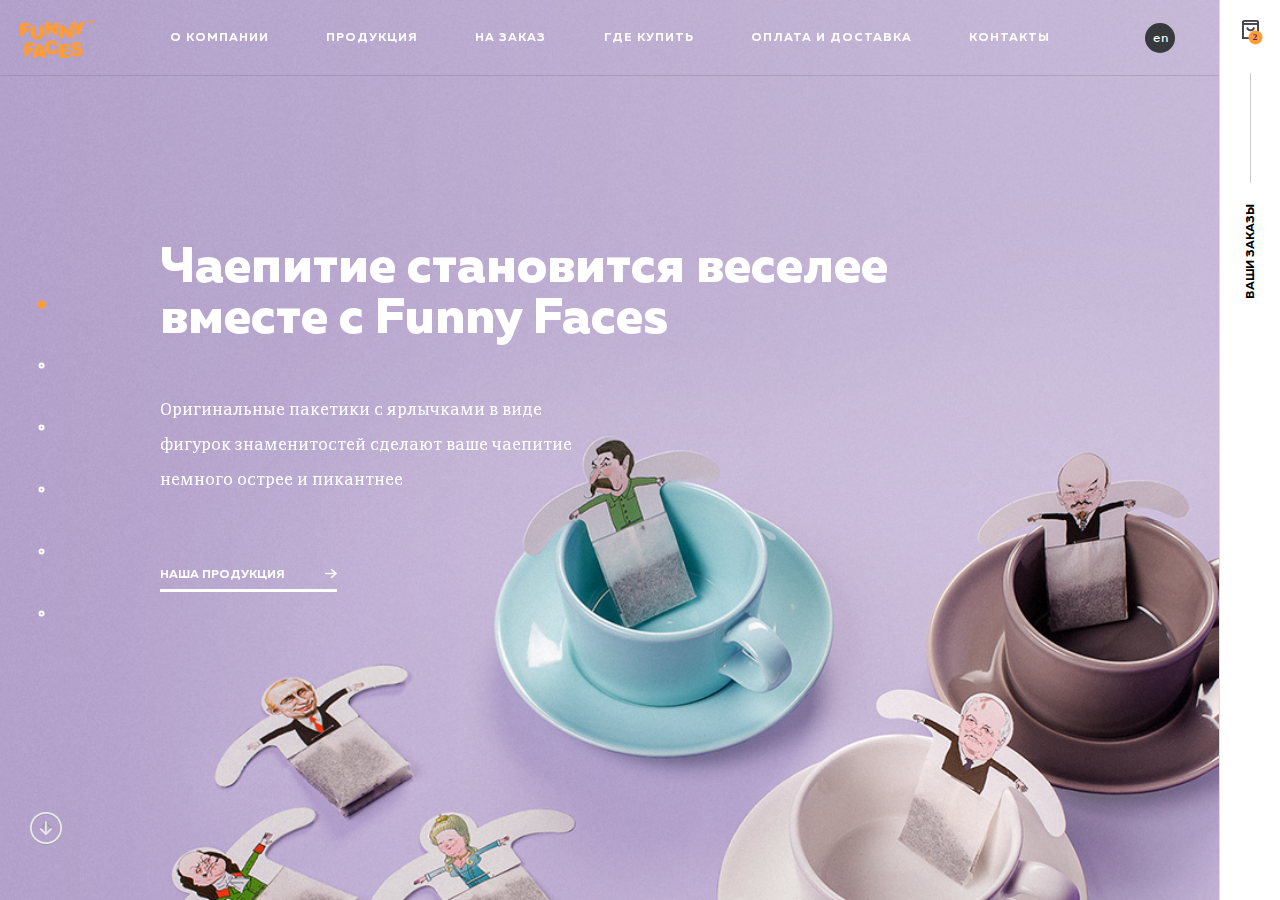
==== index.html @ 1bff38be "Dekstop верстка" ====
<!DOCTYPE html>
<html lang="ru">

<head>
    <meta charset="UTF-8">
    <meta name="viewport" content="width=device-width, initial-scale=1.0">
    <meta http-equiv="X-UA-Compatible" content="ie=edge">
    <title>FannyFaces</title>
    <link rel="stylesheet" href="slick/slick.css">
    <link rel="stylesheet" href="slick/slick-theme.css">
    <link rel="stylesheet" href="css/style.css">
</head>

<body>
    <div class="wrapper">
        <div class="header none_bg">
            <a href="index.html" class="logo"><img src="img/logo.png" alt=""></a>
            <ul class="menu">
                <li><a href="about_us.html">О компании</a></li>
                <li><a href="production.html">Продукция</a></li>
                <li><a href="make_to_order.html">На заказ</a></li>
                <li><a href="where_buy.html">Где купить</a></li>
                <li><a href="payment.html">Оплата и доставка</a></li>
                <li><a href="contacts.html">Контакты</a></li>
            </ul>
            <a href="" class="lang">en</a>
        </div>
        <div class="slider">
            <div class="item">
                <div class="section one">
                    <div class="content">
                        <h1>Чаепитие становится веселее 
                                вместе с Funny Faces</h1>
                        <p class="white">Оригинальные пакетики с ярлычками в виде<br>
                            фигурок знаменитостей сделают ваше чаепитие <br>
                            немного острее и пикантнее</p>
                        <a class=" link" href="">Наша продукция</a>
                    </div>
                </div>
            </div>   
            <div class="item">
                <div class="section two">
                    <div class="content">
                        <h2>Идеальное сочетание<br> ароматного чая <br>
                                и хорошего настроения </h2>
                        <p class="black">Оригинальные пакетики с ярлычками в виде
                            фигурок <br> политиков и знаменитостей сделают
                            Ваше чаепитие<br> немного острее и пикантнее. 
                            Теперь можно попробовать,<br> каковы же на вкус
                            те люди, которых мы видим с экрана.
                            </p>
                        <a class="orange link" href="">Больше о нас</a>
                    </div>
                </div>
            </div>   
            <div class="item">
                <div class="section three">
                    <div class="row">
                        <div class="col">
                            <img src="img/item_1.png" alt="">
                            <h2>Сувенирная <br>
                                    серия</h2>
                            <p>Оригинальные пакетики <br>
                                    с ярлычками в виде фигурок <br>
                                    политиков и знаменитостей 
                                    сделают</p>
                        </div>
                        <div class="col">
                            <img src="img/item_2.png" alt="">
                            <h2>Детская <br>
                                    образовательная <br>
                                    серия</h2>
                            <p>Оригинальные пакетики <br>
                                    с ярлычками в виде фигурок <br>
                                    политиков и знаменитостей 
                                    сделают</p>
                        </div>
                        <div class="col">
                            <img src="img/item_3.png" alt="">
                            <h2>Корпоративная<br>
                                    серия</h2>
                            <p>Оригинальные пакетики <br>
                                    с ярлычками в виде фигурок <br>
                                    политиков и знаменитостей 
                                    сделают</p>
                        </div>
                    </div>
                    <div class="content">
                        <a href="" class="orange">Вся продукция</a>
                    </div>
                </div>
            </div>   
            <div class="item">
                <div class="section four">
                    <div class="content">
                        <h2>Заказать Funny Faces <br> 
                                с вашим изображением</h2>
                        <p class="black">Мы можем поставить на открытку с чаем <br>
                                логотип вашей компании и вы презентуете<br>
                                его своим сотрудникам. Это может быть как<br>
                                шарж, так и фотография любого человека. <br>
                                Дайте волю своей фантазии.
                            </p>
                        <a class="orange link" href="">Узнать больше</a>
                        <img src="img/sec_4.png" alt=""> 
                    </div>
                </div>
            </div>   
            <div class="item">
                <div class="section five">
                    <div class="content">
                        <h2>Новости и события</h2> 
                        <div class="row">
                            <a href="" class="item show_img">
                                <img src="img/new.png" alt="">
                                <h3>Новый детский набор Funny Faces уже в продаже</h3>
                                <p>12 мая 2017</p>
                            </a>
                            <a href="" class="item">
                                <img src="" alt="">
                                <h3>Теперь нашу продукцию можно купить 
                                        в Новосибирске</h3>
                                <p>12 мая 2017</p>
                            </a>
                            <a href="" class="item">
                                <img src="" alt="">
                                <h3>Скидки до 25% на все наборы Funny Faces</h3>
                                <p>12 мая 2017</p>
                            </a>   
                        </div>
                    </div>
                </div> 
            </div>
            <div class="item">
                <div class="section footer_slide">
                    <img src="img/footer_sec.png" alt="">
                    <div class="map_" id="map_"></div>
                    <div class="content">
                        <h2>Где купить</h2>
                        <p>Чтобы узнать адрес магазина, приблизьте город<br> 
                                и наведите курсор на оранжевую метку</p>
                    </div>
                </div> 
            </div>  
        </div>
        <div class="popup_shadow hide">
            <div class="sidebar_order hide">
                <div class="row"><h2>Ваш заказ</h2><h2 class="popup_close">+</h2></div>
                <div class="row">
                    <img class="product" src="img/order.png" alt="">
                    <div class="col">
                        <p>Корпоративный набор 
                                «Матрешки»</p>
                        <div class="inline">
                            <div class="block">
                                <div class="str"><p>-</p></div>
                                <div class="value">0</div>
                                <div class="str"><p>+</p></div>
                            </div>
                            <div class="value">
                                <p>3 760 Р</p>
                                <a href="" class="delete"><img src="img/trash.png" alt=""></a>
                            </div>
                        </div>
                    </div>
                </div>
                <div class="row">
                    <img class="product" src="img/order.png" alt="">
                    <div class="col">
                        <p>Корпоративный набор 
                                «Матрешки»</p>
                        <div class="inline">
                            <div class="block">
                                <div class="str"><p>-</p></div>
                                <div class="value">0</div>
                                <div class="str"><p>+</p></div>
                            </div>
                            <div class="value">
                                <p>3 760 Р</p>
                                <a href="" class="delete"><img src="img/trash.png" alt=""></a>
                            </div>
                        </div>
                    </div>
                </div>
                <div class="block_gray">
                    <div class="col">
                        <p class="small">3 товара на сумму</p>
                        <p>5 600 <span>Р</span></p>
                    </div>
                    <div class="col">
                        <a href="">
                            Заказать
                        </a>
                        <a href="" class="dell">Очистить корзину<img src="img/trash.png" alt=""></a>
                    </div>
                </div>
            </div>
        </div>
    </div>
    <div class="sidebar">
        <a class="bag popup_open" href="">
            <div class="id_hide">.sidebar_order</div>
            <img src="img/bag.png" alt="">
            <span>2</span>
        </a>               
        <div class="line"></div>
        <p >Ваши заказы</p>
    </div>
</body>
<script src="js/jquery-3.3.1.js"></script>
<script src="slick/slick.min.js"></script>
<script src="https://api-maps.yandex.ru/2.1/?lang=ru_RU&amp;apikey=a04eb654-97d8-49f5-bc36-c82b60a4d4e7" type="text/javascript"></script>
<script src="js/script.js"></script>
<script src="js/map.js"></script>

</html>
---- css/style.css ----
@font-face {
  font-family: 'Muller';
  src: url('../fonts/MullerBold.eot');
  src: url('../fonts/MullerBold.eot?#iefix') format('embedded-opentype'), url('../fonts/MullerBold.woff2') format('woff2'), url('../fonts/MullerBold.woff') format('woff'), url('../fonts/MullerBold.ttf') format('truetype');
  font-weight: bold;
  font-style: normal;
}
@font-face {
  font-family: 'Avenir Next Cyr';
  src: url('../fonts/AvenirNextCyr-Medium.eot');
  src: url('../fonts/AvenirNextCyr-Medium.eot?#iefix') format('embedded-opentype'), url('../fonts/AvenirNextCyr-Medium.woff2') format('woff2'), url('../fonts/AvenirNextCyr-Medium.woff') format('woff'), url('../fonts/AvenirNextCyr-Medium.ttf') format('truetype');
  font-weight: 500;
  font-style: normal;
}
@font-face {
  font-family: 'Muller';
  src: url('../fonts/MullerRegular.eot');
  src: url('../fonts/MullerRegular.eot?#iefix') format('embedded-opentype'), url('../fonts/MullerRegular.woff2') format('woff2'), url('../fonts/MullerRegular.woff') format('woff'), url('../fonts/MullerRegular.ttf') format('truetype');
  font-weight: normal;
  font-style: normal;
}
@font-face {
  font-family: 'Muller';
  src: url('../fonts/MullerMedium.eot');
  src: url('../fonts/MullerMedium.eot?#iefix') format('embedded-opentype'), url('../fonts/MullerMedium.woff2') format('woff2'), url('../fonts/MullerMedium.woff') format('woff'), url('../fonts/MullerMedium.ttf') format('truetype');
  font-weight: 500;
  font-style: normal;
}
@font-face {
  font-family: 'Muller';
  src: url('../fonts/MullerExtraBold.eot');
  src: url('../fonts/MullerExtraBold.eot?#iefix') format('embedded-opentype'), url('../fonts/MullerExtraBold.woff2') format('woff2'), url('../fonts/MullerExtraBold.woff') format('woff'), url('../fonts/MullerExtraBold.ttf') format('truetype');
  font-weight: 800;
  font-style: normal;
}
@font-face {
  font-family: 'PF Adamant Pro';
  src: url('../fonts/PFAdamantPro-Regular.eot');
  src: url('../fonts/PFAdamantPro-Regular.eot?#iefix') format('embedded-opentype'), url('../fonts/PFAdamantPro-Regular.woff2') format('woff2'), url('../fonts/PFAdamantPro-Regular.woff') format('woff'), url('../fonts/PFAdamantPro-Regular.ttf') format('truetype');
  font-weight: normal;
  font-style: normal;
}
body {
  margin: 0;
  padding: 0;
}
.wrapper {
  /* Firefox 19+ */
  /* Firefox 18- */
  overflow: hidden;
  width: calc(100% - 60px);
  margin-right: auto;
}
.wrapper ::-webkit-input-placeholder {
  font: 16px 'Muller';
  color: #94969b;
}
.wrapper ::-moz-placeholder {
  font: 16px 'Muller';
  color: #94969b;
}
.wrapper :-moz-placeholder {
  font: 16px 'Muller';
  color: #94969b;
}
.wrapper :-ms-input-placeholder {
  font: 16px 'Muller';
  color: #94969b;
}
.wrapper a {
  text-decoration: none;
}
.wrapper .header {
  width: calc(100% - 60px);
  height: 75px;
  position: fixed;
  z-index: 10;
  top: 0;
  left: 0;
  background-color: #fff;
  display: flex;
  justify-content: flex-end;
  align-items: center;
  border-bottom: 1px solid #65676f42;
}
.wrapper .header .logo {
  position: absolute;
  left: 0;
  top: 0;
  margin: 20px;
  flex-basis: 100px;
}
.wrapper .header ul.menu {
  padding: 0;
  max-width: 900px;
  width: 900px;
  height: 100%;
  margin: 0;
  position: absolute;
  left: 50%;
  top: 0;
  transform: translate(-50%, 0%);
  display: flex;
  justify-content: space-between;
  list-style: none;
}
.wrapper .header ul.menu li {
  display: flex;
  height: 100%;
  margin: 0 10px;
}
.wrapper .header ul.menu li a {
  display: flex;
  align-items: center;
  position: relative;
  text-transform: uppercase;
  letter-spacing: 1px;
  font: bold 12px/12px 'Muller';
  color: white;
  transition: all 1s;
}
.wrapper .header ul.menu li a:after {
  content: '';
  display: block;
  position: absolute;
  transition: all 1s;
  top: 100%;
  width: 100%;
  height: 3px;
  margin-top: -3px;
  background-color: white;
  opacity: 0;
}
.wrapper .header ul.menu li a:hover::after {
  opacity: 1;
  top: 65%;
}
.wrapper .header a.lang {
  display: flex;
  font: 500 13px/13px 'Avenir Next Cyr';
  color: white;
  justify-content: center;
  align-items: center;
  height: 30px;
  width: 30px;
  border-radius: 50%;
  background-color: #38393c;
  margin-right: 45px;
}
.wrapper .header .cart {
  border-left: 1px solid #dddddd;
  width: 60px;
  height: 100%;
  display: flex;
  justify-content: center;
  align-items: center;
}
.wrapper .header .cart a.bag {
  margin-top: 20px;
  display: block;
  position: relative;
}
.wrapper .header .cart a.bag span {
  position: absolute;
  bottom: 0;
  height: 14px;
  width: 14px;
  border-radius: 50%;
  transform: translate(25%, 10%);
  right: 0;
  display: flex;
  justify-content: center;
  align-items: center;
  background-color: #ff9c36;
  font: bold 9px/9px "Open Sans";
}
.wrapper .header.green {
  background-image: url(../img/about_us_bg.png);
  background-repeat: no-repeat;
  background-size: cover;
  background-position: 0 -232px;
}
.wrapper .header.none_bg {
  background-color: transparent;
}
.wrapper .header.black .menu li a {
  color: #38393c;
}
.wrapper .header.black .menu li a:after {
  content: '';
  background-color: #38393c;
}
.wrapper .content {
  width: 900px;
  margin: auto;
}
.wrapper .slider {
  height: 100%;
}
.wrapper .slider .item {
  border: 0;
}
.wrapper .slider .item .section {
  width: 100%;
  display: flex;
  flex-direction: column;
  align-items: flex-start;
  justify-content: center;
  background-size: cover;
  background-position: right bottom;
}
.wrapper .slider .item .section .content {
  max-width: 900px;
  width: 900px;
  margin: auto;
}
.wrapper .slider .item .section .content h1 {
  font: 800 51px/51px 'Muller';
  color: white;
  margin-bottom: 50px;
}
.wrapper .slider .item .section .content h2 {
  font: 800 31px/40px 'Muller';
  color: #38393c;
  margin-bottom: 50px;
}
.wrapper .slider .item .section .content p {
  font: 16px/35px 'PF Adamant Pro';
}
.wrapper .slider .item .section .content p.white {
  color: white;
}
.wrapper .slider .item .section .content p.black {
  color: #42444a;
}
.wrapper .slider .item .section .content a.link {
  margin-top: 70px;
  display: flex;
  width: fit-content;
  align-items: center;
  font: bold 12px/12px 'Muller';
  text-transform: uppercase;
  color: white;
  padding-bottom: 8px;
  border-bottom: 3px solid white;
  margin-bottom: 100px;
  transition: all 1s;
}
.wrapper .slider .item .section .content a.link:after {
  margin-left: 40px;
  transition: all 1s;
  content: url(../img/ar_right.png);
}
.wrapper .slider .item .section .content a.link.orange {
  color: #ff9c36;
  border-color: #ff9c36;
}
.wrapper .slider .item .section .content a.link.orange:after {
  margin-left: 40px;
  content: url(../img/ar_right_orange.png);
}
.wrapper .slider .item .section .content a.link:hover::after {
  margin-left: 50px;
}
.wrapper .slider .item .section.one {
  background-image: url(../img/main_sec_1.png);
}
.wrapper .slider .item .section.two {
  background-image: url(../img/main_sec_2.png);
  background-position: top;
}
.wrapper .slider .item .section.three {
  background-color: #38393c;
}
.wrapper .slider .item .section.three .row {
  display: flex;
  width: 100%;
  justify-content: center;
  height: inherit;
}
.wrapper .slider .item .section.three .row .col {
  flex-grow: 1;
  display: flex;
  flex-direction: column;
  align-items: center;
  justify-content: center;
  background-color: #81d2d5;
  padding: 100px;
  text-align: center;
}
.wrapper .slider .item .section.three .row .col img {
  margin-top: 50px;
  margin-right: 30px;
  transition: all 1s;
}
.wrapper .slider .item .section.three .row .col h2 {
  font: 800 25px/33px 'Muller';
  color: white;
}
.wrapper .slider .item .section.three .row .col p {
  font: 14px/22px 'PF Adamant Pro';
  color: #1d1e21;
}
.wrapper .slider .item .section.three .row .col:first-child {
  background-color: #dcdae2;
}
.wrapper .slider .item .section.three .row .col:last-child {
  background-color: #b69c8a;
}
.wrapper .slider .item .section.three .content {
  height: 100px;
  margin: auto;
  display: flex;
  justify-content: center;
  align-items: center;
}
.wrapper .slider .item .section.three .content a {
  margin: 0;
}
.wrapper .slider .item .section.four {
  background-color: #dacdc3;
}
.wrapper .slider .item .section.four .content {
  position: relative;
}
.wrapper .slider .item .section.four .content img {
  position: absolute;
  right: 0;
  top: 50%;
  transform: translate(0, -50%);
}
.wrapper .slider .item .section.five {
  background: white;
}
.wrapper .slider .item .section.five .row {
  display: flex;
  width: 100%;
  justify-content: space-between;
}
.wrapper .slider .item .section.five .row a.item {
  display: block;
  flex-basis: 33%;
  position: relative;
  border: 1px solid #ddd;
  margin: 0 14px;
  height: 280px;
  padding: 30px;
}
.wrapper .slider .item .section.five .row a.item.show_img {
  padding: 0px;
  border: 0;
  height: 320px;
}
.wrapper .slider .item .section.five .row a.item.show_img p {
  bottom: 0;
  left: 0;
}
.wrapper .slider .item .section.five .row a.item.show_img h3 {
  margin-top: 30px;
}
.wrapper .slider .item .section.five .row a.item:first-child {
  margin-left: 0;
}
.wrapper .slider .item .section.five .row a.item:last-child {
  margin-right: 0;
}
.wrapper .slider .item .section.five .row a.item img {
  max-width: 100%;
}
.wrapper .slider .item .section.five .row a.item h3 {
  font: bold 17px 'Muller';
  color: #3d3b3b;
  margin: 0;
}
.wrapper .slider .item .section.five .row a.item p {
  margin: 0;
  position: absolute;
  bottom: 30px;
  left: 30px;
  font: 11px 'Muller';
  color: #969696;
}
.wrapper .slider .item .section.footer_slide {
  background: none;
  position: relative;
  overflow: hidden;
}
.wrapper .slider .item .section.footer_slide #map {
  height: 100%;
  width: 100%;
  position: absolute;
}
.wrapper .slider .item .section.footer_slide img {
  position: absolute;
  top: 0;
  left: 0;
  min-width: 100%;
  min-height: 100%;
  z-index: -1;
}
.wrapper .slider .item .section.footer_slide .content {
  position: absolute;
  display: flex;
  left: 50%;
  transform: translate(-50%, 0);
  top: 11%;
  align-items: center;
}
.wrapper .slider .item .section.footer_slide .content h2 {
  font: 800 30px 'Muller';
  color: white;
  margin-right: 100px;
}
.wrapper .slider .item .section.footer_slide .content p {
  display: flex;
  align-items: center;
  font: 16px/30px 'PF Adamant Pro';
  color: white;
}
.wrapper .slider .slick-next,
.wrapper .slider .slick-prev {
  left: 30px;
  right: auto;
  bottom: 40px;
  height: 32px;
  width: 32px;
  top: auto;
  z-index: 10;
}
.wrapper .slider .slick-next:before,
.wrapper .slider .slick-prev:before {
  display: block;
  height: 32px;
  width: 32px;
  content: url(../img/main_ar_white.png);
}
.wrapper .slider .slick-next.gray:before,
.wrapper .slider .slick-prev.gray:before {
  content: url(../img/main_ar.png);
}
.wrapper .slider .slick-next.hide,
.wrapper .slider .slick-prev.hide {
  display: none;
}
.wrapper .slider .slick-prev {
  bottom: 55px;
  transform: rotate(180deg);
}
.wrapper .slider .slick-prev:before {
  content: url(../img/main_ar.png);
}
.wrapper .slick-dots {
  width: 372px;
  height: 31px;
  transform: rotate(90deg);
  top: 50%;
  margin-left: -186px;
  left: 40px;
}
.wrapper .slick-dots li {
  margin: 0 21px;
}
.wrapper .slick-dots li button {
  border: 2px solid white;
  border-radius: 50%;
  background-color: transparent;
  height: 6px;
  width: 6px;
  padding: 0;
}
.wrapper .slick-dots li button::before {
  display: none;
}
.wrapper .slick-dots li button.gray {
  border-color: #a6a6a6;
}
.wrapper .slick-dots .slick-active button {
  border: 0;
  height: 8px;
  width: 8px;
  background-color: #ff9c36;
}
.wrapper .breadcrumbs {
  list-style: none;
  display: flex;
  padding: 0;
  padding-top: 120px;
  width: 900px;
  margin: 0 auto;
}
.wrapper .breadcrumbs li a {
  font: 13px 'Muller';
  color: white;
  text-decoration: none;
}
.wrapper .breadcrumbs li:after {
  content: ">";
  color: white;
  margin: 0 15px;
}
.wrapper .breadcrumbs li:last-child:after {
  content: '';
}
.wrapper .breadcrumbs.gray li a {
  color: #8b8d94;
}
.wrapper .breadcrumbs.gray li:after {
  color: #8b8d94;
}
.wrapper .about {
  width: 100%;
  position: relative;
  z-index: 1;
}
.wrapper .about img.bg {
  position: absolute;
  z-index: -1;
  min-width: 100%;
  min-height: 100%;
  bottom: 0;
  right: 0;
}
.wrapper .about .content {
  width: 900px;
  margin: auto;
}
.wrapper .about .content h1 {
  font: 800 52px 'Muller';
  color: white;
  margin: 0;
  margin-top: 80px;
}
.wrapper .about .content h3 {
  margin-top: 80px;
  font: 800 28px 'Muller';
  color: white;
}
.wrapper .about .content p {
  width: 440px;
  font: 16px/30px 'PF Adamant Pro';
  color: white;
}
.wrapper .prizes_tea {
  background-color: white;
  padding-top: 80px;
}
.wrapper .prizes_tea .content {
  width: 900px;
  margin: auto;
}
.wrapper .prizes_tea .content h3 {
  font: 800 30px 'Muller';
}
.wrapper .prizes_tea .content .items {
  display: flex;
  flex-wrap: wrap;
  justify-content: space-between;
}
.wrapper .prizes_tea .content .items .item {
  flex-basis: 28%;
  margin: 0 20px;
  margin-top: 50px;
  max-width: 280px;
  display: flex;
  flex-direction: column;
  align-items: flex-start;
}
.wrapper .prizes_tea .content .items .item img {
  margin-bottom: 30px;
  height: 80px;
}
.wrapper .prizes_tea .content .items .item img.min {
  height: 50px;
  margin-bottom: 60px;
}
.wrapper .prizes_tea .content .items .item p {
  font: 16px 'PF Adamant Pro';
}
.wrapper .prizes_tea .content .left {
  margin-top: 180px;
  width: 50%;
  padding-bottom: 180px;
  position: relative;
}
.wrapper .prizes_tea .content .left img {
  position: absolute;
  left: 100%;
  transform: translate(0, -25%);
}
.wrapper .prizes_tea .content .left h3 {
  font: 800 30px 'Muller';
}
.wrapper .prizes_tea .content .left p {
  font: 16px 'PF Adamant Pro';
  color: #6b6b6b;
}
.wrapper .prizes_tea .content .left p.bold {
  font: bold 20px 'Muller';
  margin-top: 60px;
  color: black;
  margin-bottom: 60px;
}
.wrapper .prizes_tea .content .left a.link {
  margin-top: 70px;
  display: flex;
  width: fit-content;
  align-items: center;
  font: bold 12px/12px 'Muller';
  text-transform: uppercase;
  color: white;
  padding-bottom: 8px;
  border-bottom: 3px solid white;
  margin-bottom: 100px;
  transition: all 1s;
}
.wrapper .prizes_tea .content .left a.link:after {
  margin-left: 40px;
  transition: all 1s;
  content: url(../img/ar_right.png);
}
.wrapper .prizes_tea .content .left a.link.orange {
  color: #ff9c36;
  border-color: #ff9c36;
}
.wrapper .prizes_tea .content .left a.link.orange:after {
  margin-left: 40px;
  content: url(../img/ar_right_orange.png);
}
.wrapper .prizes_tea .content .left a.link:hover::after {
  margin-left: 50px;
}
.wrapper .order_reg {
  background-color: #f5f5f5;
  padding-bottom: 80px;
}
.wrapper .order_reg .title {
  background-color: #fff;
  margin-bottom: 50px;
}
.wrapper .order_reg .title h1 {
  font: 800 54px 'Muller';
}
.wrapper .order_reg .content {
  padding-bottom: 40px;
  border-radius: 8px;
  background-color: #fff;
  display: flex;
  flex-direction: column;
}
.wrapper .order_reg .content p.location {
  margin: 0;
  padding: 40px 50px;
  font: bold 13px 'Muller';
  color: #969797;
}
.wrapper .order_reg .content p.location a {
  margin-left: 8px;
  font: 500 15px 'Muller';
  color: #ff9c36;
  border-bottom: 1px dashed #ff9c36;
}
.wrapper .order_reg .content ul.divivery_type {
  user-select: none;
  display: flex;
  list-style: none;
  margin: 0;
  width: 100%;
  padding: 0;
}
.wrapper .order_reg .content ul.divivery_type li {
  border: 1px solid #e3e3e3;
  padding: 40px 45px;
  flex-basis: 50%;
  display: flex;
  cursor: pointer;
  align-items: center;
}
.wrapper .order_reg .content ul.divivery_type li .check {
  margin-right: 20px;
  display: flex;
  align-items: center;
  justify-content: center;
  height: 48px;
  width: 48px;
  border-radius: 50%;
  border: 1px solid #e3e3e3;
  background-color: transparent;
}
.wrapper .order_reg .content ul.divivery_type li .check svg path {
  fill: #e3e3e3;
}
.wrapper .order_reg .content ul.divivery_type li p {
  font: 500 18px 'Muller';
  color: black;
}
.wrapper .order_reg .content ul.divivery_type li p span {
  font: 500 13px 'Muller';
  color: #ff8500;
}
.wrapper .order_reg .content ul.divivery_type li.active .check {
  border-color: transparent;
  background-color: #ff8500;
}
.wrapper .order_reg .content ul.divivery_type li.active .check svg path {
  fill: white;
}
.wrapper .order_reg .content ul.divivery_type li:first-child {
  border-left: none;
  border-right: none;
}
.wrapper .order_reg .content ul.divivery_type li:last-child {
  border-right: none;
}
.wrapper .order_reg .content h3 {
  font: 500 18px 'Muller';
  margin: 0;
  padding: 40px;
}
.wrapper .order_reg .content .delivery_method,
.wrapper .order_reg .content .pay {
  user-select: none;
  display: flex;
  justify-content: space-around;
  padding: 0 40px;
}
.wrapper .order_reg .content .delivery_method .item,
.wrapper .order_reg .content .pay .item {
  cursor: pointer;
  margin: 0 15px;
  padding: 40px;
  display: flex;
  flex-direction: column;
  border-radius: 7px;
  align-items: center;
  border: 2px solid #f5f5f5;
}
.wrapper .order_reg .content .delivery_method .item p,
.wrapper .order_reg .content .pay .item p {
  font: 500 14px 'Muller';
  padding: 0;
  margin-top: 50px;
}
.wrapper .order_reg .content .delivery_method .item.active,
.wrapper .order_reg .content .pay .item.active {
  border: 2px solid #ff9c36;
}
.wrapper .order_reg .content .delivery_method .item.active p,
.wrapper .order_reg .content .pay .item.active p {
  color: #ff9c36;
}
.wrapper .order_reg .content .delivery_method .item:first-child,
.wrapper .order_reg .content .pay .item:first-child {
  margin-left: 0;
}
.wrapper .order_reg .content .delivery_method .item:last-child,
.wrapper .order_reg .content .pay .item:last-child {
  margin-right: 0;
}
.wrapper .order_reg .content .pay {
  margin-bottom: 40px;
}
.wrapper .order_reg .content .pay .item {
  flex-basis: 50%;
}
.wrapper .order_reg .content .row {
  display: flex;
  justify-content: space-between;
  padding-right: 40px;
  border-bottom: 1px solid #e5e5e5;
}
.wrapper .order_reg .content .row .left {
  margin-top: 40px;
  padding-left: 40px;
  margin-bottom: 15px;
}
.wrapper .order_reg .content .row .left .row {
  border: 0;
}
.wrapper .order_reg .content .row .left p.col {
  width: 440px;
  display: flex;
  flex-direction: column;
  padding: 0;
  margin-bottom: 25px;
}
.wrapper .order_reg .content .row .left p.col label {
  font: 16px 'Muller';
  margin-bottom: 10px;
}
.wrapper .order_reg .content .row .left p.col input {
  border: 1px solid #dddddd;
  border-radius: 5px;
  padding: 15px;
}
.wrapper .order_reg .content .row .left p.col input.correct {
  border-color: #95c94a;
}
.wrapper .order_reg .content .row .left p.col input.uncorrect {
  border-color: red;
}
.wrapper .order_reg .content .row .left p.col.comment input {
  height: 120px;
  font: 16px 'Muller';
}
.wrapper .order_reg .content .row .left .row p.col {
  width: 290px;
}
.wrapper .order_reg .content .row .left .row p.col.smoll {
  width: 70px;
  margin-left: 5px;
}
.wrapper .order_reg .content .row .right {
  margin-top: 60px;
  font: 500 18px 'Muller';
}
.wrapper .order_reg .content .row .right span {
  font: 14px 'Muller';
}
.wrapper .order_reg .content h3.personal {
  padding-bottom: 0;
}
.wrapper .order_reg .content h3.personal + .row .left {
  margin-top: 10px;
}
.wrapper .order_reg .content .flex {
  display: flex;
  justify-content: space-between;
  padding: 0 40px;
  padding-top: 40px;
}
.wrapper .order_reg .content .flex button {
  border-radius: 30px;
  padding: 0 30px;
  height: 60px;
  background-color: #ff9c36;
  font: bold 16px 'Muller';
  color: white;
  text-transform: uppercase;
  border: 0;
  cursor: pointer;
}
.wrapper .order_reg .content .flex label {
  display: flex;
  user-select: none;
  cursor: pointer;
}
.wrapper .order_reg .content .flex label:before {
  content: '';
  display: flex;
  justify-content: center;
  align-items: center;
  cursor: pointer;
  background-color: #fff;
  height: 40px;
  margin-right: 25px;
  width: 40px;
  border-radius: 50%;
  border: 1px solid #e5e5e5;
}
.wrapper .order_reg .content .flex input {
  display: none;
}
.wrapper .order_reg .content .flex input:checked + label:before {
  background-color: #ff9c36;
  border-color: transparent;
  content: url(../img/check.svg);
}
.wrapper .order_reg .content .samov,
.wrapper .order_reg .content .deliv {
  display: none;
}
.wrapper .order_reg .content .samov.active,
.wrapper .order_reg .content .deliv.active {
  display: block;
}
.wrapper .order_reg .content .samov .row {
  padding: 40px 0;
  padding-right: 40px;
}
.wrapper .order_reg .content .samov .row .col {
  padding-left: 40px;
}
.wrapper .order_reg .content .samov .row .col p.bold {
  font: 500 18px 'Muller';
}
.wrapper .order_reg .content .samov .row .col p {
  font: 16px 'Muller';
}
.wrapper .order_reg .content .samov .row .col p a {
  font: 500 16px 'Muller';
  color: #ff9c36;
  border-bottom: 1px dashed #ff9c36;
}
.wrapper .order_reg .content.block {
  padding-bottom: 0;
  margin-top: 50px;
}
.wrapper .order_reg .content.block p {
  padding: 30px 40px;
  margin: 0;
  font: 16px/22px 'Muller';
  color: #38393c;
}
.wrapper .order_reg .content.block p.topic {
  margin: 0;
  font: bold 13px 'Muller';
  padding: 30px 40px;
  color: #969797;
  text-transform: uppercase;
}
.wrapper .order_reg .content.block .row .col {
  flex-basis: 25%;
}
.wrapper .order_reg .content.block .row .col p {
  font-size: 14px;
}
.wrapper .order_reg .content.block .row .col p.bold {
  font: bold 16px 'Muller';
}
.wrapper .order_reg .content.block .row .col:first-child {
  flex-basis: 45%;
}
.wrapper .order_reg .content.block .row.title {
  background-color: #ededed;
  margin: 0;
}
.wrapper .order_reg .content.block .row:last-child {
  border: 0;
}
.wrapper .make_to_order {
  background-color: #f5f5f5;
}
.wrapper .make_to_order .title {
  background-color: #fff;
  margin-bottom: 50px;
}
.wrapper .make_to_order .title h1 {
  font: 800 54px 'Muller';
}
.wrapper .make_to_order .title p {
  font: 16px/25px 'PF Adamant Pro';
  width: 55%;
}
.wrapper .make_to_order .make_postc {
  padding-top: 75px;
  display: flex;
  width: 100%;
}
.wrapper .make_to_order .make_postc .make {
  width: 900px;
  margin: auto;
  background-color: #fff;
  margin-top: 30px;
}
.wrapper .make_to_order .make_postc .make h3 {
  font: bold 21px 'Muller';
  margin: 0;
  padding: 30px 50px;
}
.wrapper .make_to_order .make_postc .make .row {
  display: flex;
  border-top: 1px solid #d7d8da;
  height: 430px;
}
.wrapper .make_to_order .make_postc .make .row .col {
  flex-basis: 50%;
  height: 100%;
  padding: 0 50px;
}
.wrapper .make_to_order .make_postc .make .row .col:last-child {
  background-color: #d1d1d1;
  display: flex;
  justify-content: center;
  align-items: center;
  position: relative;
}
.wrapper .make_to_order .make_postc .make .row .col h3 {
  font: bold 21px 'Muller';
  padding-left: 0;
  padding-bottom: 0;
}
.wrapper .make_to_order .make_postc .make .row .col p {
  font: 13px 'PF Adamant Pro';
  color: #66686c;
}
.wrapper .make_to_order .make_postc .make .row .col p.question {
  position: absolute;
  top: 129px;
  left: 50%;
  margin: 0;
  padding-left: 5px;
  transform: translate(-50%, 0);
  font-size: 35px;
  color: #7c6f57;
}
.wrapper .make_to_order .make_postc .make .row .col p.question.disabled {
  display: none;
}
.wrapper .make_to_order .make_postc .make .row .col a {
  font: bold 12px 'Muller';
  color: #ff9c36;
  max-width: 330px;
  text-transform: uppercase;
  display: flex;
  justify-content: space-between;
  border-radius: 3px;
  padding: 20px 30px;
  border: 1px solid #ff9c36;
  align-items: center;
  margin-top: 30px;
}
.wrapper .make_to_order .make_postc .make .row .col a span {
  font-size: 20px;
}
.wrapper .make_to_order .make_postc .make .row .col a.selected {
  border-color: #83d16f;
  color: black;
}
.wrapper .make_to_order .make_postc .make .row .col a.selected span {
  transform: rotate(45deg);
}
.wrapper .make_to_order .make_postc .make .row .col img {
  position: relative;
}
.wrapper .make_to_order .make_postc .make .row .col img.face {
  position: absolute;
  z-index: 0;
  left: 50%;
  top: 121px;
  margin-left: 4px;
  transform: translate(-50%, 0);
  max-height: 50px;
  max-width: 50px;
}
.wrapper .make_to_order .make_postc .make .row .col img.zoom {
  position: absolute;
  top: 25px;
  right: 25px;
  cursor: pointer;
}
.wrapper .make_to_order .make_postc .make .navigation {
  display: flex;
  padding: 30px 0;
  background-color: #f5f5f5;
  justify-content: space-between;
}
.wrapper .make_to_order .make_postc .make .navigation > a {
  display: flex;
  justify-content: center;
  align-items: center;
  width: 175px;
  height: 64px;
  border: 1px solid #ff9c36;
  background-color: transparent;
  border-radius: 32px;
  color: #ff9c36;
  text-align: center;
  font: bold 16px 'Muller';
}
.wrapper .make_to_order .make_postc .make .navigation > a.disabled {
  background-color: #e2e2e2;
  border-color: #e2e2e2;
  color: #a8a9a9;
  cursor: default;
}
.wrapper .make_to_order .make_postc .make .navigation ul {
  list-style: none;
  margin: 0;
  display: flex;
  padding: 0;
  align-items: center;
}
.wrapper .make_to_order .make_postc .make .navigation ul li a {
  display: flex;
  justify-content: center;
  align-items: center;
  margin: 3px;
  height: 54px;
  width: 54px;
  border-radius: 50%;
  border: 1px solid #a8a9a9;
  background-color: transparent;
  color: #a8a9a9;
  font: 500 16px 'Muller';
}
.wrapper .make_to_order .make_postc .make .navigation ul li.active a {
  color: white;
  background-color: #ff9c36;
  border-color: #ff9c36;
}
.wrapper .make_to_order .make_postc .make .block {
  display: none;
}
.wrapper .make_to_order .make_postc .make .block.logo_on_postcard .title {
  margin-bottom: 0;
  display: flex;
  justify-content: space-between;
  align-items: center;
  position: relative;
}
.wrapper .make_to_order .make_postc .make .block.logo_on_postcard .title h3 {
  border-right: 1px solid #dddddd;
  flex-basis: 50%;
}
.wrapper .make_to_order .make_postc .make .block.logo_on_postcard .title a {
  display: flex;
  justify-content: center;
  align-items: center;
  height: 100%;
  flex-basis: 50%;
  padding: 0 50px;
  font: bold 12px 'Muller';
  text-transform: uppercase;
  color: #dddddd;
}
.wrapper .make_to_order .make_postc .make .block.logo_on_postcard .title a span {
  transform: rotate(45deg);
  margin-left: 15px;
  font-size: 25px;
}
.wrapper .make_to_order .make_postc .make .block.logo_on_postcard .title a.add {
  background-color: #ff9c36;
  color: white;
  position: absolute;
  top: 0;
  right: 0;
}
.wrapper .make_to_order .make_postc .make .block.logo_on_postcard .title a.add.disabled {
  display: none;
}
.wrapper .make_to_order .make_postc .make .block.logo_on_postcard .row .col .question {
  display: flex;
  justify-content: center;
  align-items: center;
  z-index: 1;
  height: 56px;
  margin-left: -55px;
  top: 95px;
  width: 56px;
  border-radius: 50%;
  border: 2px dashed #ff9c36;
  color: #ff9c36;
}
.wrapper .make_to_order .make_postc .make .block.logo_on_postcard .row .col .question.disabled {
  display: none;
}
.wrapper .make_to_order .make_postc .make .block.logo_on_postcard .row .col .face {
  margin-left: -55px;
  top: 100px;
  z-index: 1;
}
.wrapper .make_to_order .make_postc .make .block.logo_on_postcard .row.opacity {
  opacity: 0.2;
  user-select: none;
}
.wrapper .make_to_order .make_postc .make .block.active {
  display: block;
}
.wrapper .make_to_order .make_postc .postcard {
  border: 1px solid  #d7d8da;
  width: 400px;
  max-height: 722px;
  background-color: #fff;
}
.wrapper .make_to_order .make_postc .postcard h3 {
  font: 800 24px 'Muller';
  text-align: center;
  margin: 0;
  padding: 25px 0;
  border-bottom: 1px solid  #d7d8da;
}
.wrapper .make_to_order .make_postc .postcard img {
  padding: 30px 0;
  display: block;
  margin: auto;
}
.wrapper .make_to_order .make_postc .postcard h4 {
  margin: 0;
  padding: 25px 40px;
  border-top: 1px solid #d7d8da;
  font: bold 18px 'Muller';
}
.wrapper .make_to_order .make_postc .postcard .row {
  margin-bottom: 30px;
  display: flex;
  padding: 0 25px;
}
.wrapper .make_to_order .make_postc .postcard .row .col {
  flex-basis: 50%;
}
.wrapper .make_to_order .make_postc .postcard .row .col .block {
  height: 50px;
  width: 143px;
  border: 1px solid #d7d8da;
  border-radius: 3px;
  display: flex;
  justify-content: space-around;
  align-items: center;
}
.wrapper .make_to_order .make_postc .postcard .row .col .block .str {
  height: 18px;
  width: 18px;
  display: flex;
  justify-content: center;
  align-items: center;
  background-color: #d7d8da;
  border-radius: 50%;
  cursor: pointer;
}
.wrapper .make_to_order .make_postc .postcard .row .col .block .str p {
  color: white;
  font-size: 17px;
}
.wrapper .make_to_order .make_postc .postcard .row .col .block .str:last-child p {
  position: relative;
  top: 2px;
}
.wrapper .make_to_order .make_postc .postcard .row .col .block .value {
  font: 17px 'Muller';
}
.wrapper .make_to_order .make_postc .postcard .row .col a {
  display: flex;
  background-color: #ff9c36;
  height: 50px;
  border-radius: 25px;
  width: 175px;
  font: 15px 'Muller';
  justify-content: center;
  align-items: center;
  color: white;
  text-transform: uppercase;
}
.wrapper .production .title {
  background-color: #fff;
  margin-bottom: 50px;
}
.wrapper .production .title h1 {
  font: 800 54px 'Muller';
}
.wrapper .production .title p {
  font: 16px/25px 'PF Adamant Pro';
  width: 55%;
}
.wrapper .production .product {
  padding: 150px 0;
}
.wrapper .production .product .content {
  position: relative;
}
.wrapper .production .product .content h1 {
  font: 800 42px/50px 'Muller';
  letter-spacing: 2px;
  color: white;
  text-transform: uppercase;
}
.wrapper .production .product .content p {
  font: 14px/25px 'PF Adamant Pro';
}
.wrapper .production .product .content a.link {
  margin-top: 70px;
  display: flex;
  width: fit-content;
  align-items: center;
  font: bold 12px/12px 'Muller';
  text-transform: uppercase;
  color: white;
  padding-bottom: 8px;
  border-bottom: 3px solid white;
  margin-bottom: 100px;
  transition: all 1s;
}
.wrapper .production .product .content a.link:after {
  margin-left: 40px;
  transition: all 1s;
  content: url(../img/ar_right.png);
}
.wrapper .production .product .content a.link.orange {
  color: #ff9c36;
  border-color: #ff9c36;
}
.wrapper .production .product .content a.link.orange:after {
  margin-left: 40px;
  content: url(../img/ar_right_orange.png);
}
.wrapper .production .product .content a.link:hover::after {
  margin-left: 50px;
}
.wrapper .production .product .content img {
  position: absolute;
  top: 0;
  right: 0;
  display: block;
  max-width: 420px;
  max-height: 380px;
}
.wrapper .production .product.one {
  background: linear-gradient(to top, #c3bdca, #dfdce4);
}
.wrapper .production .product.two {
  background: linear-gradient(to top, #45b2b8, #84d7da);
}
.wrapper .production .product.three {
  background: linear-gradient(to top, #ab8f7a, #cebeb2);
}
.wrapper .contacts .title {
  background-color: #fff;
  margin-bottom: 50px;
}
.wrapper .contacts .title h1 {
  font: 800 54px 'Muller';
}
.wrapper .contacts .title p {
  font: 16px/25px 'PF Adamant Pro';
  width: 55%;
}
.wrapper .contacts .conection {
  width: 100%;
  background-color: #f5f5f5;
}
.wrapper .contacts .conection .content {
  position: relative;
}
.wrapper .contacts .conection .content .row {
  display: flex;
  width: 100%;
}
.wrapper .contacts .conection .content .row .col {
  flex-basis: 50%;
}
.wrapper .contacts .conection .content .row .col form {
  display: flex;
  flex-wrap: wrap;
}
.wrapper .contacts .conection .content .row .col form label {
  font: 16px 'Muller';
  margin-bottom: 15px;
  margin-top: 30px;
  display: block;
  flex-basis: 100%;
}
.wrapper .contacts .conection .content .row .col form input {
  flex-basis: 100%;
  border: 1px solid #dddddd;
  border-radius: 5px;
  padding: 15px;
}
.wrapper .contacts .conection .content .row .col form input.correct {
  border-color: #95c94a;
}
.wrapper .contacts .conection .content .row .col form input.uncorrect {
  border-color: red;
}
.wrapper .contacts .conection .content .row .col form input#mess {
  height: 225px;
}
.wrapper .contacts .conection .content .row .col form button {
  border: 0;
  color: white;
  background-color: #ff9c36;
  border-radius: 30px;
  height: 60px;
  width: 175px;
  display: flex;
  justify-content: center;
  align-items: center;
  text-transform: uppercase;
  font: bold 16px 'Muller';
  margin: 40px 0 130px 0;
  cursor: pointer;
}
.wrapper .contacts .conection .content .row .col .block {
  position: relative;
  left: 20%;
  border-radius: 3px;
  padding: 30px;
  margin-top: 65px;
  background-color: #38393c;
}
.wrapper .contacts .conection .content .row .col .block p {
  font: 14px 'Muller';
  color: #cdcdcd;
  margin-bottom: 3px;
}
.wrapper .contacts .conection .content .row .col .block > a {
  display: block;
  border-bottom: 1px solid #5f6063;
  padding-bottom: 20px;
  margin-bottom: 20px;
}
.wrapper .contacts .conection .content .row .col .block > a.phone {
  font: bold 18px 'Muller';
  color: white;
}
.wrapper .contacts .conection .content .row .col .block > a.mail {
  font: 18px 'Muller';
  color: #ff9c36;
}
.wrapper .contacts .conection .content .row .col .block .row a {
  margin-top: 20px;
  margin-right: 20px;
}
.wrapper .news .title {
  background-color: #fff;
  margin-bottom: 50px;
}
.wrapper .news .title h1 {
  font: 800 54px 'Muller';
}
.wrapper .news .items .content {
  display: flex;
  flex-wrap: wrap;
  justify-content: space-between;
}
.wrapper .news .items .content a.item {
  display: block;
  width: 270px;
  position: relative;
  border: 1px solid #ddd;
  margin-right: 28px;
  margin-bottom: 40px;
  height: 320px;
}
.wrapper .news .items .content a.item.show_img {
  border: 0;
}
.wrapper .news .items .content a.item.show_img p {
  bottom: 0px;
  left: 0px;
}
.wrapper .news .items .content a.item.show_img h3 {
  position: relative;
  margin-top: 30px;
  top: 0;
  left: 0;
}
.wrapper .news .items .content a.item img {
  max-width: 100%;
}
.wrapper .news .items .content a.item h3 {
  font: bold 17px 'Muller';
  color: #3d3b3b;
  position: absolute;
  margin: 0;
  top: 30px;
  left: 30px;
  margin-right: 30px;
}
.wrapper .news .items .content a.item p {
  margin: 0;
  position: absolute;
  bottom: 30px;
  left: 30px;
  font: 11px 'Muller';
  color: #969696;
}
.wrapper .news .items a.link {
  display: flex;
  width: fit-content;
  align-items: center;
  font: bold 12px/12px 'Muller';
  text-transform: uppercase;
  color: white;
  padding-bottom: 8px;
  border-bottom: 3px solid white;
  margin: 50px auto;
  margin-top: 20px;
  transition: all 1s;
}
.wrapper .news .items a.link:after {
  margin-left: 40px;
  transition: all 1s;
  content: url(../img/ar_right.png);
}
.wrapper .news .items a.link.orange {
  color: #ff9c36;
  border-color: #ff9c36;
}
.wrapper .news .items a.link.orange:after {
  margin-left: 40px;
  font-size: 22px;
  content: '+';
}
.wrapper .news .items a.link:hover::after {
  margin-left: 50px;
}
.wrapper .popup_shadow {
  position: fixed;
  width: 100%;
  z-index: 11;
  top: 0;
  left: 0;
  overflow: auto;
  background: rgba(0, 0, 0, 0.7);
}
.wrapper .popup_shadow .new_detal_popup {
  width: 100%;
  padding: 120px 0;
}
.wrapper .popup_shadow .new_detal_popup .block {
  padding: 0px 80px 50px 80px;
  position: relative;
  margin: 0px auto;
  width: 700px;
  padding-top: 500px;
  background-color: #fff;
  border-radius: 3px;
}
.wrapper .popup_shadow .new_detal_popup .block img {
  position: absolute;
  top: 0;
  left: 0;
  min-width: 100%;
  max-height: 500px;
}
.wrapper .popup_shadow .new_detal_popup .block .line {
  width: 100%;
  height: 1px;
  background-color: #b3b3b3;
  margin: 30px 0;
}
.wrapper .popup_shadow .new_detal_popup .block .popup_close {
  position: absolute;
  right: -30px;
  top: 0;
  color: #b3b3b3;
  cursor: pointer;
  transform: rotate(45deg);
  font: bold 30px 'Muller';
}
.wrapper .popup_shadow .new_detal_popup .block h1 {
  font: 800 42px 'Muller';
}
.wrapper .popup_shadow .new_detal_popup .block p {
  font: 16px 'PF Adamant Pro';
}
.wrapper .popup_shadow .new_detal_popup .block p.date {
  font: 13px 'Muller';
  color: #969696;
}
.wrapper .popup_shadow .new_detal_popup .block a.link {
  margin-top: 140px;
  display: flex;
  width: fit-content;
  align-items: center;
  font: bold 12px/12px 'Muller';
  text-transform: uppercase;
  color: white;
  padding-bottom: 8px;
  border-bottom: 3px solid white;
  margin-bottom: 0px;
  transition: all 1s;
}
.wrapper .popup_shadow .new_detal_popup .block a.link:before {
  margin-right: 40px;
  transition: all 1s;
  transform: rotate(180deg);
  content: url(../img/ar_right.png);
}
.wrapper .popup_shadow .new_detal_popup .block a.link.orange {
  color: #ff9c36;
  border-color: #ff9c36;
}
.wrapper .popup_shadow .new_detal_popup .block a.link.orange:before {
  margin-right: 40px;
  content: url(../img/ar_right_orange.png);
}
.wrapper .popup_shadow .new_detal_popup.hide {
  display: none;
}
.wrapper .popup_shadow .sidebar_order {
  position: fixed;
  right: 0;
  top: 0;
  width: 400px;
  height: 800px;
  max-width: 100%;
  display: flex;
  flex-direction: column;
  z-index: 11;
  background-color: #fff;
}
.wrapper .popup_shadow .sidebar_order .row {
  padding: 25px;
  display: flex;
  justify-content: space-between;
  align-items: center;
  border-bottom: 1px solid #dcdcdc;
}
.wrapper .popup_shadow .sidebar_order .row .product {
  width: 75px;
  height: 75px;
  border-radius: 50%;
  margin-right: 20px;
}
.wrapper .popup_shadow .sidebar_order .row h2 {
  font: 800 25px 'Muller';
  margin: 0;
}
.wrapper .popup_shadow .sidebar_order .row h2.popup_close {
  transform: rotate(45deg);
  cursor: pointer;
}
.wrapper .popup_shadow .sidebar_order .row .col {
  display: flex;
  flex-direction: column;
  align-items: center;
  justify-content: center;
  margin-top: 25px;
}
.wrapper .popup_shadow .sidebar_order .row .col p {
  font: bold 16px 'Muller';
  margin: 0;
}
.wrapper .popup_shadow .sidebar_order .row .col .inline {
  display: flex;
  justify-content: space-between;
  align-items: center;
  width: 100%;
}
.wrapper .popup_shadow .sidebar_order .row .col .inline .block {
  height: 50px;
  width: 143px;
  border-radius: 3px;
  display: flex;
  justify-content: flex-start;
  align-items: center;
}
.wrapper .popup_shadow .sidebar_order .row .col .inline .block .str {
  height: 18px;
  width: 18px;
  display: flex;
  justify-content: center;
  align-items: center;
  background-color: #d7d8da;
  border-radius: 50%;
  cursor: pointer;
}
.wrapper .popup_shadow .sidebar_order .row .col .inline .block .str p {
  color: white;
  font-size: 17px;
  margin: 0;
}
.wrapper .popup_shadow .sidebar_order .row .col .inline .block .str:last-child p {
  position: relative;
  top: 2px;
}
.wrapper .popup_shadow .sidebar_order .row .col .inline .block .value {
  margin: 10px;
  font: 17px 'Muller';
}
.wrapper .popup_shadow .sidebar_order .row .col .inline .value {
  display: flex;
  align-items: center;
  justify-content: flex-end;
}
.wrapper .popup_shadow .sidebar_order .row .col .inline .value p {
  margin-right: 10px;
}
.wrapper .popup_shadow .sidebar_order .block_gray {
  background-color: #f4f4f6;
  display: flex;
  justify-content: space-between;
  align-items: flex-start;
  padding: 40px 25px;
  margin-top: auto;
}
.wrapper .popup_shadow .sidebar_order .block_gray .col {
  display: flex;
  flex-direction: column;
  align-items: flex-start;
}
.wrapper .popup_shadow .sidebar_order .block_gray .col p {
  font: 800 30px 'Muller';
  margin: 0;
}
.wrapper .popup_shadow .sidebar_order .block_gray .col p.small {
  font: 12px 'Muller';
  color: #777778;
  margin-bottom: 12px;
}
.wrapper .popup_shadow .sidebar_order .block_gray .col p span {
  font: bold 18px 'Muller';
}
.wrapper .popup_shadow .sidebar_order .block_gray .col a {
  font: bold 16px 'Muller';
  color: white;
  display: flex;
  justify-content: center;
  align-items: center;
  height: 54px;
  width: 170px;
  border-radius: 27px;
  background-color: #ff9c36;
}
.wrapper .popup_shadow .sidebar_order .block_gray .col a.dell {
  justify-content: flex-end;
  margin-top: 60px;
  background-color: transparent;
  font: bold 11px 'Muller';
  color: #777778;
}
.wrapper .popup_shadow .sidebar_order .block_gray .col a.dell img {
  margin-left: 10px;
}
.wrapper .popup_shadow .sidebar_order.hide {
  display: none;
}
.wrapper .popup_shadow .photo_detail {
  max-width: 1000px;
  padding-top: 100px;
  max-height: 700px;
  position: relative;
  margin: auto;
}
.wrapper .popup_shadow .photo_detail.hide {
  display: none;
}
.wrapper .popup_shadow .photo_detail .popup_close {
  transform: rotate(45deg);
  position: absolute;
  right: -50px;
  font: 500 45px 'Muller';
  top: 90px;
  cursor: pointer;
  color: #b3b3b3;
}
.wrapper .popup_shadow .photo_detail .container {
  height: 100%;
}
.wrapper .popup_shadow .photo_detail .container img {
  max-height: 100%;
}
.wrapper .popup_shadow .photo_detail .container .slick-next,
.wrapper .popup_shadow .photo_detail .container .slick-prev {
  height: 50px;
  width: 50px;
  right: -75px;
  border-radius: 50%;
  display: flex;
  justify-content: center;
  align-items: center;
}
.wrapper .popup_shadow .photo_detail .container .slick-next:before,
.wrapper .popup_shadow .photo_detail .container .slick-prev:before {
  transform: rotate(0deg);
  content: url(../img/images_ar.png);
}
.wrapper .popup_shadow .photo_detail .container .slick-prev {
  right: auto;
  left: -75px;
}
.wrapper .popup_shadow .photo_detail .container .slick-prev:before {
  transform: rotate(180deg);
  content: url(../img/images_ar.png);
}
.wrapper .popup_shadow .photo_detail .container .slick-dots {
  bottom: -50px;
  top: auto;
  margin-left: 0;
  left: 50%;
  transform: translate(-50%, 0);
}
.wrapper .popup_shadow .photo_detail .container .slick-dots li button {
  height: 11px;
  width: 11px;
}
.wrapper .popup_shadow.hide {
  display: none;
}
.wrapper .collection .title {
  margin-bottom: 50px;
  background-color: #fff;
}
.wrapper .collection .title .content {
  position: relative;
}
.wrapper .collection .title h1 {
  font: 800 54px 'Muller';
}
.wrapper .collection .title p {
  font: 16px/25px 'PF Adamant Pro';
  width: 55%;
}
.wrapper .collection .title img {
  position: absolute;
  right: -120px;
  top: -60px;
  width: 600px;
  z-index: 0;
}
.wrapper .collection .items {
  background-color: #efefef;
  position: relative;
  display: flex;
  justify-content: space-between;
  align-items: center;
  flex-wrap: wrap;
  padding: 30px 0;
}
.wrapper .collection .items .content {
  display: flex;
  justify-content: space-between;
  align-items: center;
  flex-wrap: wrap;
}
.wrapper .collection .items .item {
  height: 430px;
  position: relative;
  width: 430px;
  margin-right: 20px;
  margin-bottom: 20px;
  background-color: #fff;
  overflow: hidden;
  display: flex;
  flex-direction: column;
  justify-content: center;
  align-items: center;
}
.wrapper .collection .items .item img {
  min-width: 100%;
  height: 310px;
}
.wrapper .collection .items .item img:hover + .zoom {
  opacity: 1;
}
.wrapper .collection .items .item .zoom {
  background-color: rgba(0, 0, 0, 0.4);
  height: 310px;
  width: 100%;
  position: absolute;
  top: 0;
  left: 0;
  opacity: 0;
  display: flex;
  justify-content: center;
  align-items: center;
  cursor: pointer;
}
.wrapper .collection .items .item .zoom img {
  min-width: 45px;
  height: 45px;
}
.wrapper .collection .items .item .zoom:hover {
  opacity: 1;
}
.wrapper .collection .items .item .images {
  display: none;
}
.wrapper .collection .items .item .row {
  display: flex;
  width: 100%;
}
.wrapper .collection .items .item .row .col {
  padding: 30px 30px 20px 30px;
}
.wrapper .collection .items .item .row .col p {
  font: bold 16px/28px 'Muller';
  margin: 0;
}
.wrapper .collection .items .item .row .col a {
  font: bold 12px 'Muller';
  width: 111px;
  height: 40px;
  border-radius: 20px;
  border: 1px solid #ff9c36;
  color: #ff9c36;
  text-transform: uppercase;
  display: flex;
  justify-content: center;
  align-items: center;
}
.wrapper .collection .items .item .row .col:first-child {
  flex-basis: 300px;
}
.wrapper .collection .items .item .row .col:last-child {
  display: flex;
  justify-content: center;
  align-items: center;
  flex-direction: column;
  flex-basis: 170px;
  border-left: 1px solid #efefef;
}
.wrapper .collection .items .item .row .col:last-child p {
  font: bold 21px 'Muller';
  margin-bottom: 15px;
}
.wrapper .collection .items .item.other img {
  position: absolute;
  top: 0;
  left: 0;
  width: 100%;
  height: 100%;
  z-index: 0;
}
.wrapper .collection .items .item.other .link {
  margin-top: 20px;
  position: relative;
  display: flex;
  width: fit-content;
  align-items: center;
  font: bold 12px/12px 'Muller';
  text-transform: uppercase;
  color: white;
  padding-bottom: 8px;
  border-bottom: 3px solid white;
  margin-bottom: 100px;
  transition: all 1s;
}
.wrapper .collection .items .item.other .link:after {
  margin-left: 40px;
  transition: all 1s;
  content: url(../img/ar_right.png);
}
.wrapper .collection .items .item.other .link.orange {
  color: #ff9c36;
  border-color: #ff9c36;
}
.wrapper .collection .items .item.other .link.orange:after {
  margin-left: 40px;
  content: url(../img/ar_right_orange.png);
}
.wrapper .collection .items .item.other p {
  font: 800 25px 'Muller';
  position: relative;
  color: white;
  text-align: center;
}
.wrapper .where_to_buy .title {
  margin-bottom: 50px;
  background-color: #fff;
}
.wrapper .where_to_buy .title .content {
  position: relative;
}
.wrapper .where_to_buy .title h1 {
  font: 800 54px 'Muller';
}
.wrapper .where_to_buy .title p {
  font: 16px/25px 'PF Adamant Pro';
  width: 55%;
}
.wrapper .where_to_buy .line {
  width: 100%;
  height: 1px;
  background-color: #dddddd;
}
.wrapper .where_to_buy .location {
  padding: 20px 0;
}
.wrapper .where_to_buy .location .content {
  display: flex;
  align-items: center;
}
.wrapper .where_to_buy .location .content a {
  text-decoration: none;
  padding: 12px 20px;
  border: 1px solid #dddddd;
  border-radius: 3px;
  display: flex;
  justify-content: center;
  align-items: center;
  font: bold 16px 'Muller';
  color: black;
  margin-right: 20px;
}
.wrapper .where_to_buy .location .content a:before {
  content: url(../img/loc.png);
  margin-right: 10px;
}
.wrapper .where_to_buy .location .content a.orange {
  color: #ff9c36;
  border-color: #ff9c36;
}
.wrapper .where_to_buy .location .content a.orange:before {
  content: url(../img/loc_orange.png);
}
.wrapper .where_to_buy #map_where {
  height: 500px;
  width: 100%;
}
.wrapper .page_404 h1 {
  font: 800 260px 'Muller';
  color: #f0f0f0;
  text-align: center;
  margin-bottom: 0px;
}
.wrapper .page_404 h3 {
  font: 800 54px 'Muller';
  position: absolute;
  left: 50%;
  top: 208px;
  transform: translate(-50%, 0);
  white-space: nowrap;
}
.wrapper .page_404 a {
  font: bold 16px 'Muller';
  color: white;
  text-transform: uppercase;
  padding: 0 40px;
  border-radius: 30px;
  width: 150px;
  margin: auto;
  display: flex;
  justify-content: center;
  align-items: center;
  background-color: #ff9c36;
  height: 60px;
}
.wrapper .page_404 img {
  position: absolute;
  left: 50%;
  bottom: 96px;
  z-index: -1;
  transform: translate(-50%, 0);
  margin-top: 90px;
}
.wrapper .footer {
  display: flex;
  padding: 50px 100px;
  background-color: #38393c;
  justify-content: space-between;
}
.wrapper .footer p {
  font: 14px 'Muller';
  color: white;
}
.wrapper .footer p span {
  color: #ff8304;
}
.wrapper .fullpage {
  position: absolute;
  width: inherit;
  left: 0;
  display: flex;
  flex-direction: column;
  justify-content: space-between;
  top: 0;
}
.wrapper .fullpage .content {
  margin-top: 0;
}
.sidebar {
  width: 28px;
  position: fixed;
  z-index: 10;
  right: 0;
  height: 100%;
  display: flex;
  padding: 0px 16px;
  flex-direction: column;
  align-items: center;
  justify-content: flex-start;
  top: 0;
  background-color: #fff;
  border-left: 1px solid #dddddd;
}
.sidebar .id_hide {
  display: none;
}
.sidebar a.bag {
  margin-top: 20px;
  display: block;
  position: relative;
}
.sidebar a.bag span {
  position: absolute;
  bottom: 0;
  height: 14px;
  width: 14px;
  border-radius: 50%;
  transform: translate(25%, 10%);
  right: 0;
  display: flex;
  justify-content: center;
  align-items: center;
  background-color: #ff9c36;
  font: bold 9px/9px "Open Sans";
}
.sidebar .line {
  height: 110px;
  width: 1px;
  background-color: #cecece;
  margin: 30px 0;
  margin-bottom: 50px;
}
.sidebar p {
  text-decoration: none;
  font: bold 12px/12px 'Muller';
  text-transform: uppercase;
  transform: rotate(-90deg);
  word-wrap: unset;
  white-space: nowrap;
}
.id_hide {
  display: none;
}
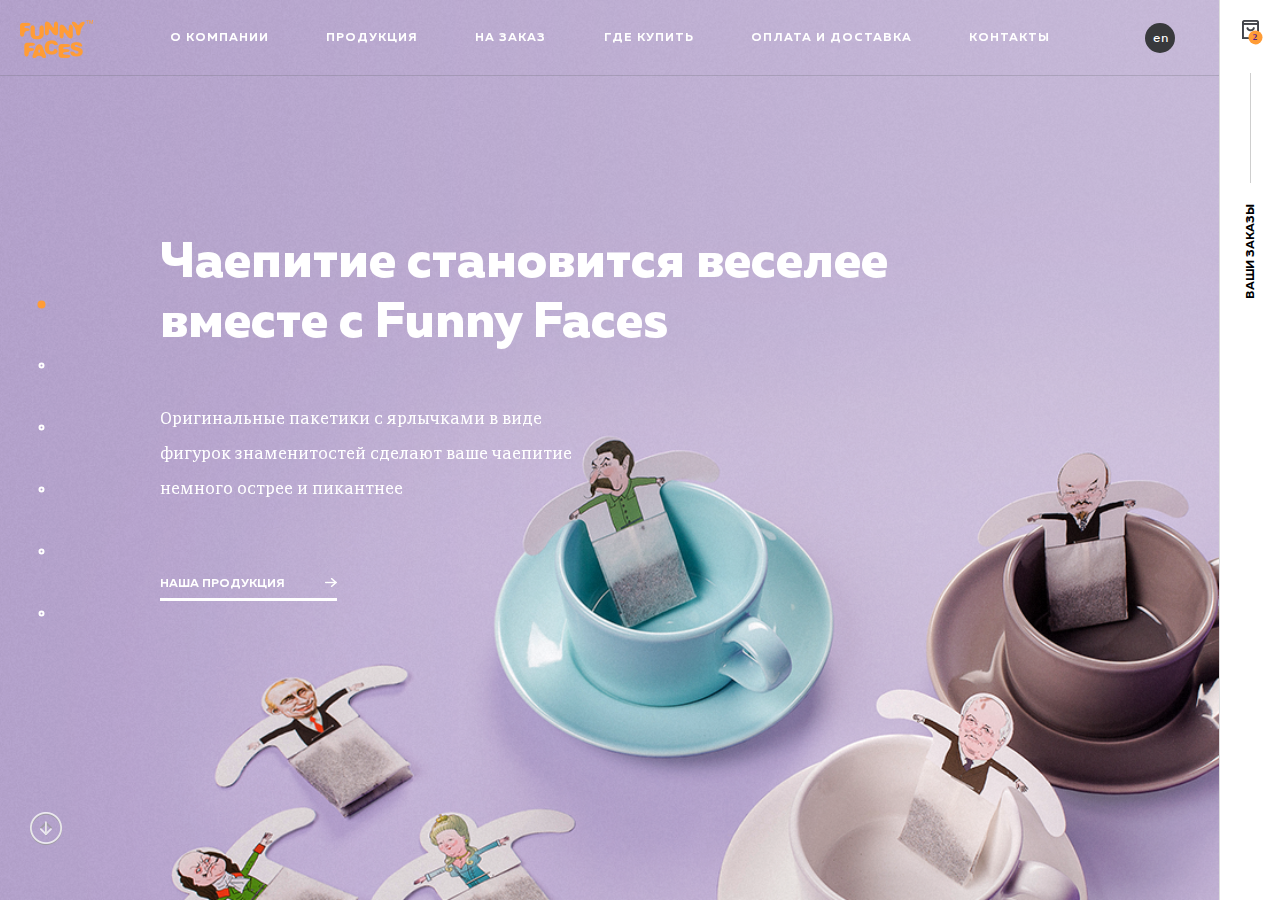
==== commit 6fef6ef0: "tablet адаптация" ====
--- a/index.html
+++ b/index.html
@@ -9,6 +9,7 @@
     <link rel="stylesheet" href="slick/slick.css">
     <link rel="stylesheet" href="slick/slick-theme.css">
     <link rel="stylesheet" href="css/style.css">
+    <link rel="stylesheet" href="css/media.css">
 </head>
 
 <body>
@@ -86,7 +87,7 @@
                         </div>
                     </div>
                     <div class="content">
-                        <a href="" class="orange">Вся продукция</a>
+                        <a href="" class="link orange">Вся продукция</a>
                     </div>
                 </div>
             </div>   
--- a/css/style.css
+++ b/css/style.css
@@ -92,7 +92,7 @@
 }
 .wrapper .header ul.menu {
   padding: 0;
-  max-width: 900px;
+  max-width: 85%;
   width: 900px;
   height: 100%;
   margin: 0;
@@ -210,12 +210,12 @@
   background-position: right bottom;
 }
 .wrapper .slider .item .section .content {
-  max-width: 900px;
+  max-width: 85%;
   width: 900px;
   margin: auto;
 }
 .wrapper .slider .item .section .content h1 {
-  font: 800 51px/51px 'Muller';
+  font: 800 51px/60px 'Muller';
   color: white;
   margin-bottom: 50px;
 }
@@ -285,7 +285,6 @@
   align-items: center;
   justify-content: center;
   background-color: #81d2d5;
-  padding: 100px;
   text-align: center;
 }
 .wrapper .slider .item .section.three .row .col img {
@@ -298,6 +297,7 @@
   color: white;
 }
 .wrapper .slider .item .section.three .row .col p {
+  width: 80%;
   font: 14px/22px 'PF Adamant Pro';
   color: #1d1e21;
 }
@@ -339,30 +339,25 @@
 }
 .wrapper .slider .item .section.five .row a.item {
   display: block;
-  flex-basis: 33%;
+  width: 270px;
   position: relative;
   border: 1px solid #ddd;
-  margin: 0 14px;
-  height: 280px;
-  padding: 30px;
+  margin-right: 28px;
+  margin-bottom: 40px;
+  height: 320px;
 }
 .wrapper .slider .item .section.five .row a.item.show_img {
-  padding: 0px;
   border: 0;
-  height: 320px;
 }
 .wrapper .slider .item .section.five .row a.item.show_img p {
-  bottom: 0;
+  bottom: 0px;
+  left: 0px;
+}
+.wrapper .slider .item .section.five .row a.item.show_img h3 {
+  position: relative;
+  margin-top: 30px;
+  top: 0;
   left: 0;
-}
-.wrapper .slider .item .section.five .row a.item.show_img h3 {
-  margin-top: 30px;
-}
-.wrapper .slider .item .section.five .row a.item:first-child {
-  margin-left: 0;
-}
-.wrapper .slider .item .section.five .row a.item:last-child {
-  margin-right: 0;
 }
 .wrapper .slider .item .section.five .row a.item img {
   max-width: 100%;
@@ -370,7 +365,11 @@
 .wrapper .slider .item .section.five .row a.item h3 {
   font: bold 17px 'Muller';
   color: #3d3b3b;
-  margin: 0;
+  position: absolute;
+  margin: 0;
+  top: 30px;
+  left: 30px;
+  margin-right: 30px;
 }
 .wrapper .slider .item .section.five .row a.item p {
   margin: 0;
@@ -825,6 +824,7 @@
 .wrapper .order_reg .content .flex {
   display: flex;
   justify-content: space-between;
+  align-items: center;
   padding: 0 40px;
   padding-top: 40px;
 }
@@ -918,7 +918,7 @@
   font: bold 16px 'Muller';
 }
 .wrapper .order_reg .content.block .row .col:first-child {
-  flex-basis: 45%;
+  flex-basis: 46%;
 }
 .wrapper .order_reg .content.block .row.title {
   background-color: #ededed;
@@ -939,7 +939,7 @@
 }
 .wrapper .make_to_order .title p {
   font: 16px/25px 'PF Adamant Pro';
-  width: 55%;
+  width: 45%;
 }
 .wrapper .make_to_order .make_postc {
   padding-top: 75px;
@@ -1041,6 +1041,7 @@
 .wrapper .make_to_order .make_postc .make .navigation {
   display: flex;
   padding: 30px 0;
+  align-items: center;
   background-color: #f5f5f5;
   justify-content: space-between;
 }
@@ -1118,15 +1119,17 @@
   margin-left: 15px;
   font-size: 25px;
 }
+.wrapper .make_to_order .make_postc .make .block.logo_on_postcard .title a.disabled {
+  display: none;
+}
 .wrapper .make_to_order .make_postc .make .block.logo_on_postcard .title a.add {
   background-color: #ff9c36;
   color: white;
+  width: 50%;
+  padding: 0;
   position: absolute;
   top: 0;
   right: 0;
-}
-.wrapper .make_to_order .make_postc .make .block.logo_on_postcard .title a.add.disabled {
-  display: none;
 }
 .wrapper .make_to_order .make_postc .make .block.logo_on_postcard .row .col .question {
   display: flex;
@@ -1239,10 +1242,11 @@
 }
 .wrapper .production .title p {
   font: 16px/25px 'PF Adamant Pro';
-  width: 55%;
+  width: 45%;
 }
 .wrapper .production .product {
   padding: 150px 0;
+  height: 300px;
 }
 .wrapper .production .product .content {
   position: relative;
@@ -1311,7 +1315,7 @@
 }
 .wrapper .contacts .title p {
   font: 16px/25px 'PF Adamant Pro';
-  width: 55%;
+  width: 46%;
 }
 .wrapper .contacts .conection {
   width: 100%;
@@ -1521,11 +1525,11 @@
 .wrapper .popup_shadow .new_detal_popup .block .popup_close {
   position: absolute;
   right: -30px;
-  top: 0;
+  top: -10px;
   color: #b3b3b3;
   cursor: pointer;
   transform: rotate(45deg);
-  font: bold 30px 'Muller';
+  font: 40px 'Muller';
 }
 .wrapper .popup_shadow .new_detal_popup .block h1 {
   font: 800 42px 'Muller';
@@ -1573,6 +1577,7 @@
   top: 0;
   width: 400px;
   height: 800px;
+  max-height: 100%;
   max-width: 100%;
   display: flex;
   flex-direction: column;
@@ -1599,6 +1604,8 @@
 .wrapper .popup_shadow .sidebar_order .row h2.popup_close {
   transform: rotate(45deg);
   cursor: pointer;
+  font-size: 40px;
+  font-weight: normal;
 }
 .wrapper .popup_shadow .sidebar_order .row .col {
   display: flex;
@@ -1672,6 +1679,8 @@
 .wrapper .popup_shadow .sidebar_order .block_gray .col p {
   font: 800 30px 'Muller';
   margin: 0;
+  text-transform: uppercase;
+  color: #36383c;
 }
 .wrapper .popup_shadow .sidebar_order .block_gray .col p.small {
   font: 12px 'Muller';
@@ -1695,12 +1704,14 @@
 .wrapper .popup_shadow .sidebar_order .block_gray .col a.dell {
   justify-content: flex-end;
   margin-top: 60px;
+  text-transform: uppercase;
   background-color: transparent;
   font: bold 11px 'Muller';
   color: #777778;
 }
 .wrapper .popup_shadow .sidebar_order .block_gray .col a.dell img {
   margin-left: 10px;
+  margin-bottom: 5px;
 }
 .wrapper .popup_shadow .sidebar_order.hide {
   display: none;
@@ -1779,7 +1790,7 @@
 }
 .wrapper .collection .title p {
   font: 16px/25px 'PF Adamant Pro';
-  width: 55%;
+  width: 45%;
 }
 .wrapper .collection .title img {
   position: absolute;
@@ -1799,7 +1810,7 @@
 }
 .wrapper .collection .items .content {
   display: flex;
-  justify-content: space-between;
+  justify-content: flex-start;
   align-items: center;
   flex-wrap: wrap;
 }
@@ -1937,7 +1948,7 @@
 }
 .wrapper .where_to_buy .title p {
   font: 16px/25px 'PF Adamant Pro';
-  width: 55%;
+  width: 45%;
 }
 .wrapper .where_to_buy .line {
   width: 100%;
--- a/css/media.css
+++ b/css/media.css
@@ -0,0 +1,204 @@
+@media (max-width: 1350px) {
+  .wrapper .make_to_order .make_postc .postcard {
+    width: 350px;
+  }
+  .wrapper .make_to_order .make_postc .postcard h3 {
+    font-size: 20px;
+  }
+  .wrapper .make_to_order .make_postc .postcard h4 {
+    font-size: 16px;
+  }
+  .wrapper .make_to_order .make_postc .postcard .row .col a {
+    width: 135px;
+  }
+  .wrapper .make_to_order .make_postc .postcard .row .col .block {
+    width: 135px;
+  }
+  .wrapper .make_to_order .make_postc .make {
+    width: 800px;
+  }
+  .wrapper .make_to_order .make_postc .make .block.logo_on_postcard .title h3 {
+    padding: 30px 20px;
+  }
+  .wrapper .make_to_order .make_postc .make .block.logo_on_postcard .title a {
+    padding: 0 20px;
+  }
+  .wrapper .make_to_order .make_postc .make .row .col {
+    padding: 0 20px;
+  }
+  .wrapper .make_to_order .make_postc .make .navigation > a {
+    height: 50px;
+    width: 150px;
+  }
+  .wrapper .make_to_order .make_postc .make .navigation ul li a {
+    height: 50px;
+    width: 50px;
+  }
+}
+@media (max-width: 1200px) {
+  .wrapper .make_to_order .make_postc .postcard {
+    width: 320px;
+  }
+  .wrapper .make_to_order .make_postc .postcard .row {
+    padding: 0;
+    padding-left: 10px;
+  }
+  .wrapper .make_to_order .make_postc .make {
+    width: 700px;
+  }
+  .wrapper .make_to_order .make_postc .make .block.logo_on_postcard .title h3 {
+    padding: 30px 15px;
+  }
+  .wrapper .make_to_order .make_postc .make .block.logo_on_postcard .title a {
+    padding: 0 15px;
+  }
+  .wrapper .make_to_order .make_postc .make .row .col {
+    padding: 0 15px;
+  }
+  .wrapper .make_to_order .make_postc .make .navigation > a {
+    height: 45px;
+    width: 145px;
+  }
+  .wrapper .make_to_order .make_postc .make .navigation ul li a {
+    height: 45px;
+    width: 45px;
+  }
+  .wrapper .contacts .conection .content .row .col .block {
+    width: 300px;
+  }
+}
+@media (max-width: 1100px) {
+  .wrapper .header ul.menu {
+    width: 750px;
+  }
+  .wrapper .slider .item .section .content {
+    width: 850px;
+  }
+  .wrapper .slider .item .section .content h1 {
+    margin-top: -50px;
+  }
+  .wrapper .slider .item .section.one {
+    background-position: -450px;
+  }
+  .wrapper .make_to_order .make_postc .make {
+    width: 650px;
+  }
+  .wrapper .make_to_order .make_postc .make .block.logo_on_postcard .title h3 {
+    padding: 20px 15px;
+  }
+  .wrapper .make_to_order .make_postc .make .block.logo_on_postcard .title a {
+    padding: 0 15px;
+  }
+  .wrapper .make_to_order .make_postc .make .row .col p {
+    font-size: 12px;
+  }
+  .wrapper .collection .title img {
+    right: -60px;
+    top: -50px;
+  }
+  .wrapper .collection .items .content .item {
+    margin-right: 10px;
+    margin-bottom: 10px;
+  }
+}
+@media (max-width: 1024px) {
+  .wrapper .header ul.menu {
+    width: 700px;
+  }
+  .wrapper .slider .item .section .content {
+    padding-left: 50px;
+  }
+  .wrapper .slider .item .section .content h1 {
+    margin-top: -90px;
+  }
+  .wrapper .slider .item .section.one {
+    background-position: -400px;
+  }
+  .wrapper .slider .item .section.three .row .col {
+    justify-content: flex-start;
+  }
+  .wrapper .slider .item .section.three .row .col img {
+    margin-top: 150px;
+  }
+  .wrapper .slider .item .section.four .content img {
+    top: 40%;
+  }
+  .wrapper .popup_shadow .sidebar_order {
+    width: 325px;
+  }
+  .wrapper .popup_shadow .sidebar_order .row {
+    padding: 20px;
+  }
+  .wrapper .popup_shadow .sidebar_order .row h2 {
+    font-size: 20px;
+  }
+  .wrapper .popup_shadow .sidebar_order .row .col p {
+    font-size: 14px;
+  }
+  .wrapper .popup_shadow .sidebar_order .row .col .inline .block {
+    width: 100px;
+  }
+  .wrapper .popup_shadow .sidebar_order .row .col .inline .value p {
+    font-size: 17px;
+  }
+  .wrapper .popup_shadow .sidebar_order .block_gray {
+    padding: 35px 20px;
+  }
+  .wrapper .popup_shadow .sidebar_order .block_gray .col P {
+    font-size: 25px;
+  }
+  .wrapper .popup_shadow .sidebar_order .block_gray .col P.small {
+    font-size: 10px;
+  }
+  .wrapper .popup_shadow .sidebar_order .block_gray .col a {
+    width: 155px;
+  }
+  .wrapper .popup_shadow .sidebar_order .block_gray .col a.dell {
+    margin-top: 20px;
+  }
+  .wrapper .contacts .conection .content .row .col .block {
+    width: 260px;
+  }
+  .wrapper .contacts .conection .content .row .col .block .row a {
+    margin-top: 10px;
+  }
+  .wrapper .page_404 h1 {
+    margin-top: 100px;
+  }
+  .wrapper .page_404 h3 {
+    top: 125px;
+  }
+  .wrapper .order_reg .content {
+    padding-bottom: 20px;
+  }
+  .wrapper .order_reg .content p.location {
+    padding: 25px 40px;
+  }
+  .wrapper .order_reg .content ul.divivery_type li {
+    padding: 45px 40px;
+  }
+  .wrapper .order_reg .content .delivery_method .item {
+    padding: 20px 40px;
+  }
+  .wrapper .order_reg .content .delivery_method .item p {
+    margin-bottom: 0;
+  }
+  .wrapper .order_reg .content .pay .item {
+    padding: 20px 40px;
+  }
+  .wrapper .order_reg .content .pay .item p {
+    margin-bottom: 0;
+  }
+  .wrapper .order_reg .content .flex {
+    padding-top: 20px;
+  }
+  .wrapper .order_reg .content .samov .row {
+    padding: 20px 0;
+  }
+  .wrapper .order_reg .content.block p {
+    padding: 20px 40px;
+  }
+  .wrapper .order_reg .content.block p.topic {
+    padding: 25px 40px;
+  }
+}
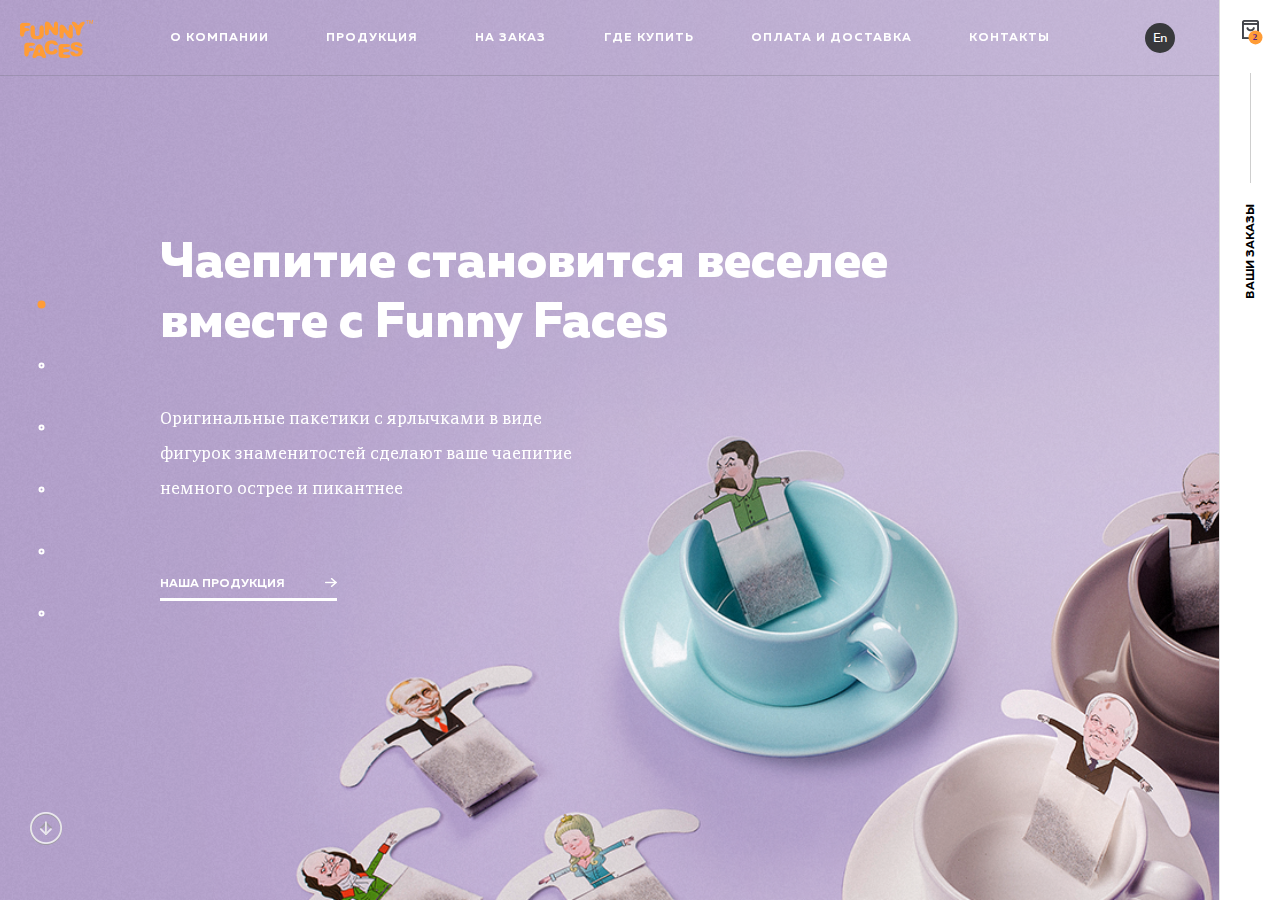
==== commit 8942fa4b: "Адаптив главной на 768п + правки адаптива 1024п" ====
--- a/index.html
+++ b/index.html
@@ -16,7 +16,7 @@
     <div class="wrapper">
         <div class="header none_bg">
             <a href="index.html" class="logo"><img src="img/logo.png" alt=""></a>
-            <ul class="menu">
+            <ul class="menu"><div class="menu_close">+</div>
                 <li><a href="about_us.html">О компании</a></li>
                 <li><a href="production.html">Продукция</a></li>
                 <li><a href="make_to_order.html">На заказ</a></li>
@@ -24,7 +24,14 @@
                 <li><a href="payment.html">Оплата и доставка</a></li>
                 <li><a href="contacts.html">Контакты</a></li>
             </ul>
-            <a href="" class="lang">en</a>
+            <a href="" class="lang">En</a><div class="burger_menu"></div>
+            <div class="cart mini">
+                <a class="bag popup_open" href="">
+                    <div class="id_hide">.sidebar_order</div>
+                    <img src="img/bag.png" alt="">
+                    <span>2</span>
+                </a> 
+            </div>
         </div>
         <div class="slider">
             <div class="item">
@@ -32,8 +39,8 @@
                     <div class="content">
                         <h1>Чаепитие становится веселее 
                                 вместе с Funny Faces</h1>
-                        <p class="white">Оригинальные пакетики с ярлычками в виде<br>
-                            фигурок знаменитостей сделают ваше чаепитие <br>
+                        <p class="white">Оригинальные пакетики с ярлычками в виде
+                            фигурок знаменитостей сделают ваше чаепитие
                             немного острее и пикантнее</p>
                         <a class=" link" href="">Наша продукция</a>
                     </div>
@@ -45,9 +52,9 @@
                         <h2>Идеальное сочетание<br> ароматного чая <br>
                                 и хорошего настроения </h2>
                         <p class="black">Оригинальные пакетики с ярлычками в виде
-                            фигурок <br> политиков и знаменитостей сделают
-                            Ваше чаепитие<br> немного острее и пикантнее. 
-                            Теперь можно попробовать,<br> каковы же на вкус
+                            фигурок  политиков и знаменитостей сделают
+                            Ваше чай немного острее и пикантнее. 
+                            Теперь можно попробовать, каковы же на вкус
                             те люди, которых мы видим с экрана.
                             </p>
                         <a class="orange link" href="">Больше о нас</a>
@@ -56,8 +63,8 @@
             </div>   
             <div class="item">
                 <div class="section three">
-                    <div class="row">
-                        <div class="col">
+                    <div class="row slider_collection">
+                        <div class="col first">
                             <img src="img/item_1.png" alt="">
                             <h2>Сувенирная <br>
                                     серия</h2>
@@ -76,7 +83,7 @@
                                     политиков и знаменитостей 
                                     сделают</p>
                         </div>
-                        <div class="col">
+                        <div class="col last">
                             <img src="img/item_3.png" alt="">
                             <h2>Корпоративная<br>
                                     серия</h2>
@@ -96,10 +103,10 @@
                     <div class="content">
                         <h2>Заказать Funny Faces <br> 
                                 с вашим изображением</h2>
-                        <p class="black">Мы можем поставить на открытку с чаем <br>
-                                логотип вашей компании и вы презентуете<br>
-                                его своим сотрудникам. Это может быть как<br>
-                                шарж, так и фотография любого человека. <br>
+                        <p class="black">Мы можем поставить на открытку с чаем 
+                                логотип вашей компании и вы презентуете
+                                его своим сотрудникам. Это может быть как
+                                шарж, так и фотография любого человека. 
                                 Дайте волю своей фантазии.
                             </p>
                         <a class="orange link" href="">Узнать больше</a>
--- a/css/style.css
+++ b/css/style.css
@@ -47,7 +47,7 @@
 .wrapper {
   /* Firefox 19+ */
   /* Firefox 18- */
-  overflow: hidden;
+  overflow-x: hidden;
   width: calc(100% - 60px);
   margin-right: auto;
 }
@@ -135,6 +135,14 @@
   opacity: 1;
   top: 65%;
 }
+.wrapper .header ul.menu .menu_close {
+  display: none;
+  position: absolute;
+  right: 5px;
+  top: 5px;
+  font: 40px 'Muller';
+  transform: rotate(45deg);
+}
 .wrapper .header a.lang {
   display: flex;
   font: 500 13px/13px 'Avenir Next Cyr';
@@ -147,6 +155,9 @@
   background-color: #38393c;
   margin-right: 45px;
 }
+.wrapper .header .burger_menu {
+  display: none;
+}
 .wrapper .header .cart {
   border-left: 1px solid #dddddd;
   width: 60px;
@@ -156,7 +167,6 @@
   align-items: center;
 }
 .wrapper .header .cart a.bag {
-  margin-top: 20px;
   display: block;
   position: relative;
 }
@@ -174,11 +184,14 @@
   background-color: #ff9c36;
   font: bold 9px/9px "Open Sans";
 }
+.wrapper .header .cart.mini {
+  display: none;
+}
 .wrapper .header.green {
   background-image: url(../img/about_us_bg.png);
   background-repeat: no-repeat;
-  background-size: cover;
-  background-position: 0 -232px;
+  background-size: 100% auto;
+  background-position: top;
 }
 .wrapper .header.none_bg {
   background-color: transparent;
@@ -226,6 +239,7 @@
 }
 .wrapper .slider .item .section .content p {
   font: 16px/35px 'PF Adamant Pro';
+  width: 50%;
 }
 .wrapper .slider .item .section .content p.white {
   color: white;
@@ -264,6 +278,7 @@
 }
 .wrapper .slider .item .section.one {
   background-image: url(../img/main_sec_1.png);
+  background-position-x: center;
 }
 .wrapper .slider .item .section.two {
   background-image: url(../img/main_sec_2.png);
@@ -286,6 +301,7 @@
   justify-content: center;
   background-color: #81d2d5;
   text-align: center;
+  height: 100%;
 }
 .wrapper .slider .item .section.three .row .col img {
   margin-top: 50px;
@@ -301,13 +317,38 @@
   font: 14px/22px 'PF Adamant Pro';
   color: #1d1e21;
 }
-.wrapper .slider .item .section.three .row .col:first-child {
+.wrapper .slider .item .section.three .row .col.first {
   background-color: #dcdae2;
 }
-.wrapper .slider .item .section.three .row .col:last-child {
+.wrapper .slider .item .section.three .row .col.last {
   background-color: #b69c8a;
 }
+.wrapper .slider .item .section.three .row .slick-next,
+.wrapper .slider .item .section.three .row .slick-prev {
+  bottom: -73px;
+  top: auto;
+}
+.wrapper .slider .item .section.three .row .slick-next {
+  right: 50px;
+  left: auto;
+}
+.wrapper .slider .item .section.three .row .slick-next:before {
+  content: url(../img/big_ar_right_orange.png);
+}
+.wrapper .slider .item .section.three .row .slick-prev {
+  right: auto;
+  left: 50px;
+  margin-bottom: 25px;
+}
+.wrapper .slider .item .section.three .row .slick-prev:before {
+  content: url(../img/big_ar_right_orange.png);
+}
+.wrapper .slider .item .section.three .row .slick-prev.hide {
+  display: block;
+}
 .wrapper .slider .item .section.three .content {
+  position: relative;
+  z-index: 2;
   height: 100px;
   margin: auto;
   display: flex;
@@ -522,6 +563,7 @@
 .wrapper .about .content {
   width: 900px;
   margin: auto;
+  padding-bottom: 50px;
 }
 .wrapper .about .content h1 {
   font: 800 52px 'Muller';
@@ -943,6 +985,7 @@
 }
 .wrapper .make_to_order .make_postc {
   padding-top: 75px;
+  background-color: #f5f5f5;
   display: flex;
   width: 100%;
 }
--- a/css/media.css
+++ b/css/media.css
@@ -74,12 +74,6 @@
   .wrapper .slider .item .section .content {
     width: 850px;
   }
-  .wrapper .slider .item .section .content h1 {
-    margin-top: -50px;
-  }
-  .wrapper .slider .item .section.one {
-    background-position: -450px;
-  }
   .wrapper .make_to_order .make_postc .make {
     width: 650px;
   }
@@ -109,16 +103,13 @@
     padding-left: 50px;
   }
   .wrapper .slider .item .section .content h1 {
-    margin-top: -90px;
-  }
-  .wrapper .slider .item .section.one {
-    background-position: -400px;
+    margin-top: 0px;
   }
   .wrapper .slider .item .section.three .row .col {
     justify-content: flex-start;
   }
   .wrapper .slider .item .section.three .row .col img {
-    margin-top: 150px;
+    margin-top: 100px;
   }
   .wrapper .slider .item .section.four .content img {
     top: 40%;
@@ -168,6 +159,10 @@
   .wrapper .page_404 h3 {
     top: 125px;
   }
+  .wrapper .page_404 a {
+    position: relative;
+    top: -10px;
+  }
   .wrapper .order_reg .content {
     padding-bottom: 20px;
   }
@@ -201,4 +196,68 @@
   .wrapper .order_reg .content.block p.topic {
     padding: 25px 40px;
   }
-}
+  .wrapper .slick-dots {
+    top: 45%;
+  }
+}
+@media (max-width: 950px) {
+  .wrapper .header {
+    background: #fff;
+  }
+  .wrapper .header.none_bg {
+    background: #fff;
+  }
+  .wrapper .header ul.menu {
+    display: none;
+  }
+  .wrapper .header ul.menu.active {
+    z-index: 12;
+    width: 200px;
+    display: flex;
+    flex-direction: column;
+    height: 300px;
+    right: 0;
+    left: auto;
+    transform: none;
+    padding: 30px;
+    background-color: #fff;
+    border-radius: 0 0 0 5px;
+  }
+  .wrapper .header ul.menu.active li a {
+    color: black;
+    border-color: black;
+  }
+  .wrapper .header ul.menu.active .menu_close {
+    display: flex;
+  }
+  .wrapper .header a.lang {
+    display: none;
+  }
+  .wrapper .header .burger_menu {
+    display: flex;
+    justify-content: center;
+    flex-direction: column;
+    align-items: center;
+    width: 50px;
+    border-left: 1px solid #dddddd;
+    height: 100%;
+  }
+  .wrapper .header .burger_menu:before,
+  .wrapper .header .burger_menu:after {
+    content: '';
+    display: block;
+    width: 20px;
+    height: 2px;
+    background-color: #000;
+    margin: 2.5px 0;
+  }
+  .wrapper .header .cart.mini {
+    display: flex;
+  }
+  .wrapper .slick-dots {
+    display: none;
+  }
+  .sidebar {
+    display: none;
+  }
+}
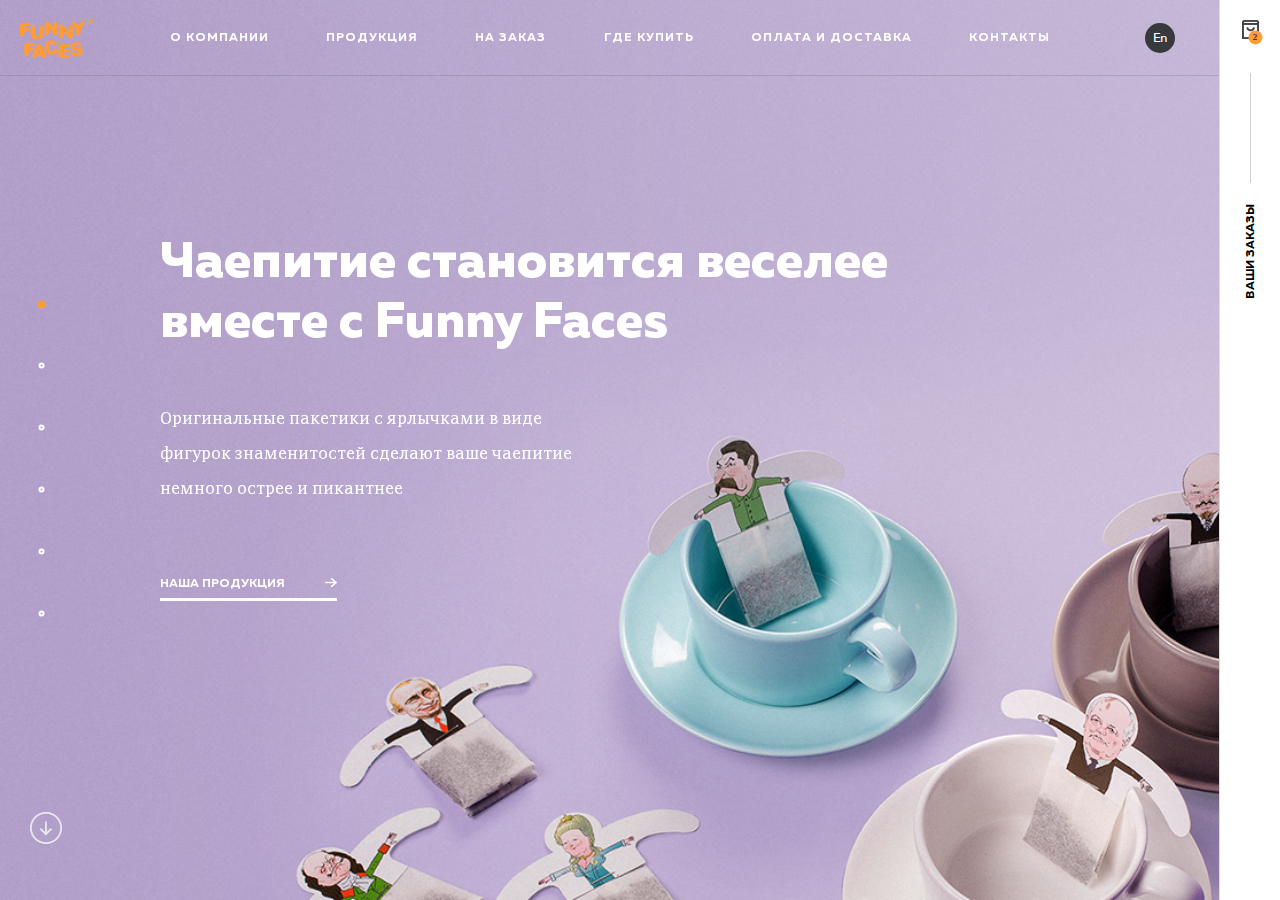
==== commit 1e315426: "Адаптив под мобилки" ====
--- a/index.html
+++ b/index.html
@@ -118,24 +118,31 @@
                 <div class="section five">
                     <div class="content">
                         <h2>Новости и события</h2> 
-                        <div class="row">
-                            <a href="" class="item show_img">
-                                <img src="img/new.png" alt="">
-                                <h3>Новый детский набор Funny Faces уже в продаже</h3>
-                                <p>12 мая 2017</p>
-                            </a>
-                            <a href="" class="item">
-                                <img src="" alt="">
-                                <h3>Теперь нашу продукцию можно купить 
-                                        в Новосибирске</h3>
-                                <p>12 мая 2017</p>
-                            </a>
-                            <a href="" class="item">
-                                <img src="" alt="">
-                                <h3>Скидки до 25% на все наборы Funny Faces</h3>
-                                <p>12 мая 2017</p>
-                            </a>   
-                        </div>
+                        <div class="row slider_news">
+                            <div class="container">
+                                <a href="" class="item show_img">
+                                    <img src="img/new.png" alt="">
+                                    <h3>Новый детский набор Funny Faces уже в продаже</h3>
+                                    <p>12 мая 2017</p>
+                                </a>
+                            </div>
+                            <div class="container">
+                                <a href="" class="item">
+                                    <img src="" alt="">
+                                    <h3>Теперь нашу продукцию можно купить 
+                                            в Новосибирске</h3>
+                                    <p>12 мая 2017</p>
+                                </a>
+                            </div>
+                            <div class="container">
+                                <a href="" class="item">
+                                    <img src="" alt="">
+                                    <h3>Скидки до 25% на все наборы Funny Faces</h3>
+                                    <p>12 мая 2017</p>
+                                </a>  
+                            </div> 
+                        </div>
+                        <a href="" class="link orange">все новости</a>
                     </div>
                 </div> 
             </div>
--- a/css/style.css
+++ b/css/style.css
@@ -47,7 +47,6 @@
 .wrapper {
   /* Firefox 19+ */
   /* Firefox 18- */
-  overflow-x: hidden;
   width: calc(100% - 60px);
   margin-right: auto;
 }
@@ -378,7 +377,12 @@
   width: 100%;
   justify-content: space-between;
 }
-.wrapper .slider .item .section.five .row a.item {
+.wrapper .slider .item .section.five .row .container {
+  width: 100%;
+  display: flex;
+  justify-content: center;
+}
+.wrapper .slider .item .section.five .row .container a.item {
   display: block;
   width: 270px;
   position: relative;
@@ -387,23 +391,23 @@
   margin-bottom: 40px;
   height: 320px;
 }
-.wrapper .slider .item .section.five .row a.item.show_img {
+.wrapper .slider .item .section.five .row .container a.item.show_img {
   border: 0;
 }
-.wrapper .slider .item .section.five .row a.item.show_img p {
+.wrapper .slider .item .section.five .row .container a.item.show_img p {
   bottom: 0px;
   left: 0px;
 }
-.wrapper .slider .item .section.five .row a.item.show_img h3 {
+.wrapper .slider .item .section.five .row .container a.item.show_img h3 {
   position: relative;
   margin-top: 30px;
   top: 0;
   left: 0;
 }
-.wrapper .slider .item .section.five .row a.item img {
+.wrapper .slider .item .section.five .row .container a.item img {
   max-width: 100%;
 }
-.wrapper .slider .item .section.five .row a.item h3 {
+.wrapper .slider .item .section.five .row .container a.item h3 {
   font: bold 17px 'Muller';
   color: #3d3b3b;
   position: absolute;
@@ -412,13 +416,36 @@
   left: 30px;
   margin-right: 30px;
 }
-.wrapper .slider .item .section.five .row a.item p {
+.wrapper .slider .item .section.five .row .container a.item p {
   margin: 0;
   position: absolute;
   bottom: 30px;
   left: 30px;
   font: 11px 'Muller';
   color: #969696;
+}
+.wrapper .slider .item .section.five .row.slider_news .slick-next,
+.wrapper .slider .item .section.five .row.slider_news .slick-prev {
+  bottom: -73px;
+  top: auto;
+}
+.wrapper .slider .item .section.five .row.slider_news .slick-next {
+  right: 50px;
+  left: auto;
+}
+.wrapper .slider .item .section.five .row.slider_news .slick-next:before {
+  content: url(../img/big_ar_right_orange.png);
+}
+.wrapper .slider .item .section.five .row.slider_news .slick-prev {
+  right: auto;
+  left: 50px;
+  margin-bottom: 25px;
+}
+.wrapper .slider .item .section.five .row.slider_news .slick-prev:before {
+  content: url(../img/big_ar_right_orange.png);
+}
+.wrapper .slider .item .section.five .row.slider_news .slick-prev.hide {
+  display: block;
 }
 .wrapper .slider .item .section.footer_slide {
   background: none;
@@ -893,9 +920,10 @@
   align-items: center;
   cursor: pointer;
   background-color: #fff;
-  height: 40px;
+  min-height: 40px;
+  max-height: 40px;
   margin-right: 25px;
-  width: 40px;
+  min-width: 40px;
   border-radius: 50%;
   border: 1px solid #e5e5e5;
 }
@@ -933,6 +961,9 @@
   color: #ff9c36;
   border-bottom: 1px dashed #ff9c36;
 }
+.wrapper .order_reg .content .samov .row .col:last-child {
+  padding-right: 40px;
+}
 .wrapper .order_reg .content.block {
   padding-bottom: 0;
   margin-top: 50px;
@@ -956,6 +987,10 @@
 .wrapper .order_reg .content.block .row .col p {
   font-size: 14px;
 }
+.wrapper .order_reg .content.block .row .col p.time,
+.wrapper .order_reg .content.block .row .col p.value {
+  display: none;
+}
 .wrapper .order_reg .content.block .row .col p.bold {
   font: bold 16px 'Muller';
 }
@@ -982,6 +1017,7 @@
 .wrapper .make_to_order .title p {
   font: 16px/25px 'PF Adamant Pro';
   width: 45%;
+  padding-bottom: 20px;
 }
 .wrapper .make_to_order .make_postc {
   padding-top: 75px;
@@ -1028,11 +1064,11 @@
 }
 .wrapper .make_to_order .make_postc .make .row .col p.question {
   position: absolute;
-  top: 129px;
+  top: 50%;
   left: 50%;
   margin: 0;
   padding-left: 5px;
-  transform: translate(-50%, 0);
+  transform: translate(-50%, -91px);
   font-size: 35px;
   color: #7c6f57;
 }
@@ -1069,9 +1105,9 @@
   position: absolute;
   z-index: 0;
   left: 50%;
-  top: 121px;
+  top: 50%;
   margin-left: 4px;
-  transform: translate(-50%, 0);
+  transform: translate(-50%, -94px);
   max-height: 50px;
   max-width: 50px;
 }
@@ -1153,7 +1189,7 @@
   height: 100%;
   flex-basis: 50%;
   padding: 0 50px;
-  font: bold 12px 'Muller';
+  font: bold 14px 'Muller';
   text-transform: uppercase;
   color: #dddddd;
 }
@@ -1186,6 +1222,7 @@
   border-radius: 50%;
   border: 2px dashed #ff9c36;
   color: #ff9c36;
+  transform: translate(-50%, 0);
 }
 .wrapper .make_to_order .make_postc .make .block.logo_on_postcard .row .col .question.disabled {
   display: none;
@@ -1194,6 +1231,7 @@
   margin-left: -55px;
   top: 100px;
   z-index: 1;
+  transform: translate(-50%, 0);
 }
 .wrapper .make_to_order .make_postc .make .block.logo_on_postcard .row.opacity {
   opacity: 0.2;
--- a/css/media.css
+++ b/css/media.css
@@ -105,6 +105,9 @@
   .wrapper .slider .item .section .content h1 {
     margin-top: 0px;
   }
+  .wrapper .slider .item .section .content a.link {
+    margin-bottom: 50px;
+  }
   .wrapper .slider .item .section.three .row .col {
     justify-content: flex-start;
   }
@@ -127,7 +130,7 @@
     font-size: 14px;
   }
   .wrapper .popup_shadow .sidebar_order .row .col .inline .block {
-    width: 100px;
+    width: 90px;
   }
   .wrapper .popup_shadow .sidebar_order .row .col .inline .value p {
     font-size: 17px;
@@ -200,7 +203,44 @@
     top: 45%;
   }
 }
+@media (max-width: 990px) {
+  .wrapper .collection .title {
+    height: 350px;
+  }
+  .wrapper .collection .title p {
+    width: 90%;
+  }
+  .wrapper .collection .title img {
+    position: relative;
+    right: 0;
+    top: 0;
+    max-width: 100%;
+  }
+  .wrapper .collection .items .content {
+    flex-direction: column;
+    align-items: center;
+  }
+}
 @media (max-width: 950px) {
+  .wrapper .breadcrumbs {
+    width: calc(100% - 40px);
+    padding-left: 40px;
+  }
+  .wrapper .title .content h1 {
+    margin-left: 40px;
+  }
+  .wrapper .title .content p {
+    margin-left: 40px;
+  }
+  .wrapper .news .items {
+    padding: 0 40px;
+  }
+  .wrapper .news .items .content {
+    justify-content: center;
+  }
+  .wrapper .content {
+    width: 100%;
+  }
   .wrapper .header {
     background: #fff;
   }
@@ -254,10 +294,500 @@
   .wrapper .header .cart.mini {
     display: flex;
   }
-  .wrapper .slick-dots {
-    display: none;
+  .wrapper .slick-dots li {
+    margin: 0 15px;
+  }
+  .wrapper .slider .item .section .content h1 {
+    margin-bottom: 0;
+    font-size: 40px;
+    line-height: 51px;
+  }
+  .wrapper .slider .item .section .content h2 {
+    margin-bottom: 0;
+    font-size: 24px;
+    line-height: 35px;
+  }
+  .wrapper .slider .item .section .content a.link {
+    margin-bottom: 0;
+    margin-top: 20px;
+  }
+  .wrapper .slider .item .section .content p {
+    font-size: 14px;
+    line-height: 30px;
+  }
+  .wrapper .slider .item .section.three .row .col img {
+    height: 250px;
+  }
+  .wrapper .slider .item .section.four .content img {
+    top: 50%;
+    height: 300px;
+  }
+  .wrapper .make_to_order .make_postc {
+    padding-top: 0;
+    flex-direction: column-reverse;
+  }
+  .wrapper .make_to_order .make_postc .postcard {
+    transform: none;
+    margin: auto;
+  }
+  .wrapper .popup_shadow .new_detal_popup .block {
+    width: calc(95% - 160px);
+    overflow: hidden;
+  }
+  .wrapper .popup_shadow .new_detal_popup .block img {
+    left: 50%;
+    transform: translate(-50%, 0);
+  }
+  .wrapper .contacts .conection {
+    width: calc(100% - 80px);
+    padding: 0 40px;
+  }
+  .wrapper .where_to_buy .title p {
+    width: auto;
+    padding-right: 40px;
+  }
+  .wrapper .where_to_buy .location .content a {
+    margin-right: 5px;
+  }
+  .wrapper .where_to_buy .location .content a:first-child {
+    margin-left: 40px;
+  }
+  .wrapper .production .product {
+    padding-left: 40px;
+    padding-right: 20px;
+  }
+  .wrapper .about .content {
+    width: 100%;
+  }
+  .wrapper .about .content h1 {
+    padding-left: 40px;
+  }
+  .wrapper .about .content h3 {
+    padding-left: 40px;
+  }
+  .wrapper .about .content p {
+    padding-left: 40px;
+  }
+  .wrapper .prizes_tea .content {
+    width: 100%;
+  }
+  .wrapper .prizes_tea .content h3 {
+    padding-left: 40px;
+  }
+  .wrapper .prizes_tea .content .items {
+    padding: 0 40px;
+  }
+  .wrapper .prizes_tea .content .items .item {
+    margin-left: 0;
+  }
+  .wrapper .prizes_tea .content .left img {
+    max-width: 100%;
+  }
+  .wrapper .prizes_tea .content .left p {
+    padding-left: 40px;
+  }
+  .wrapper .prizes_tea .content .left a.link {
+    margin-left: 40px;
   }
   .sidebar {
     display: none;
   }
 }
+@media (max-width: 850px) {
+  .wrapper .slider > .slick-next:before,
+  .wrapper .slider > .slick-prev:before {
+    display: none;
+  }
+  .wrapper .slider .item .section.five .content h2 {
+    text-align: center;
+  }
+  .wrapper .slider .item .section.five .content a.link {
+    margin-left: auto;
+    margin-right: auto;
+  }
+  .wrapper .contacts .title p {
+    width: auto;
+    padding-right: 40px;
+  }
+  .wrapper .contacts .conection .content > .row {
+    flex-direction: column-reverse;
+  }
+  .wrapper .contacts .conection .content > .row .col .block {
+    left: 0;
+    width: calc(100% - 60px);
+  }
+  .wrapper .production .product {
+    height: auto;
+    padding: 40px;
+  }
+  .wrapper .production .product .content img {
+    position: relative;
+  }
+  .wrapper .production .product .content a.link {
+    margin: 20px 0 30px 0;
+  }
+  .wrapper .production .product .content h1 {
+    font-size: 30px;
+    line-height: 35px;
+  }
+}
+@media (max-width: 768px) {
+  .wrapper .title .content h1 {
+    font-size: 30px;
+  }
+  .wrapper .slider .item .section.three .row .col img {
+    height: 40%;
+  }
+  .wrapper .slider .item .section.three .row .col h2 {
+    font-size: 20px;
+    margin: 0;
+    line-height: 25px;
+  }
+  .wrapper .slider .item .section.four .content img {
+    top: 50%;
+    height: 200px;
+  }
+  .wrapper .slider .item .section.footer_slide .content {
+    display: flex;
+    flex-direction: column;
+    align-items: flex-start;
+  }
+  .wrapper .order_reg .content .row .left {
+    width: calc(100% - 40px);
+  }
+  .wrapper .order_reg .content .row .left > p.col {
+    width: 100%;
+  }
+  .wrapper .order_reg .content .row .left .row {
+    width: 100%;
+    padding-right: 0;
+  }
+  .wrapper .order_reg .content .pay {
+    flex-direction: column;
+  }
+  .wrapper .order_reg .content .pay .item {
+    margin: 10px 0;
+  }
+  .wrapper .order_reg .content .flex {
+    flex-direction: column;
+  }
+  .wrapper .order_reg .content ul.divivery_type {
+    flex-direction: column;
+  }
+  .wrapper .order_reg .content ul.divivery_type li {
+    border-left: 0;
+  }
+  .wrapper .content .deliv .delivery_method {
+    flex-direction: column;
+  }
+  .wrapper .content .deliv .delivery_method .item {
+    margin: 10px 0;
+  }
+  .wrapper .content .deliv > .row {
+    flex-direction: column;
+  }
+  .wrapper .content .deliv > .row .right {
+    margin-left: 40px;
+    display: flex;
+  }
+  .wrapper .content .deliv > .row .right p {
+    margin-right: 20px;
+  }
+  .wrapper .content .samov > .row {
+    flex-direction: column;
+  }
+  .wrapper .page_404 h1 {
+    font-size: 160px;
+  }
+  .wrapper .page_404 h3 {
+    font-size: 31px;
+  }
+}
+@media (max-width: 650px) {
+  .wrapper .order_reg .content.block p {
+    padding: 5px 40px;
+  }
+  .wrapper .order_reg .content.block > .topic {
+    border-bottom: 1px solid #e5e5e5;
+  }
+  .wrapper .order_reg .content.block .row {
+    padding: 20px 0;
+    flex-direction: column;
+  }
+  .wrapper .order_reg .content.block .row .col {
+    display: flex;
+    justify-content: space-between;
+  }
+  .wrapper .order_reg .content.block .row .col p.value,
+  .wrapper .order_reg .content.block .row .col p.time {
+    display: block;
+  }
+  .wrapper .order_reg .content.block .row.title {
+    display: none;
+  }
+  .wrapper .make_to_order .make_postc .make {
+    width: 95%;
+  }
+  .wrapper .make_to_order .make_postc .make .row {
+    flex-direction: column;
+    height: auto;
+  }
+  .wrapper .make_to_order .make_postc .make .row .col {
+    padding: 20px 40px;
+  }
+  .wrapper .make_to_order .make_postc .make .block.logo_on_postcard .title {
+    display: flex;
+    flex-direction: column;
+  }
+  .wrapper .make_to_order .make_postc .make .block.logo_on_postcard .title h3 {
+    padding: 20px 0;
+    width: 100%;
+    border-right: 0;
+    text-align: center;
+  }
+  .wrapper .make_to_order .make_postc .make .block.logo_on_postcard .title a {
+    border-top: 1px solid #dddddd;
+    width: 100%;
+    padding: 15px 0px;
+    text-align: center;
+  }
+  .wrapper .make_to_order .make_postc .make .navigation {
+    justify-content: space-between;
+    flex-wrap: wrap;
+  }
+  .wrapper .make_to_order .make_postc .make .navigation ul {
+    justify-content: center;
+    width: 100%;
+    flex-wrap: wrap;
+    order: 1;
+  }
+  .wrapper .make_to_order .make_postc .make .navigation a {
+    order: 2;
+    margin: 5px;
+  }
+  .wrapper .footer {
+    flex-wrap: wrap;
+  }
+  .wrapper .prizes_tea .content h3 {
+    font-size: 22px;
+  }
+  .wrapper .prizes_tea .content .items .item {
+    flex-basis: 40%;
+  }
+  .wrapper .prizes_tea .content .left {
+    width: calc(100% - 40px);
+    padding-right: 40px;
+    padding-bottom: 0;
+  }
+  .wrapper .prizes_tea .content .left img {
+    position: relative;
+    left: 0;
+    transform: none;
+  }
+}
+@media (max-width: 550px) {
+  .wrapper .slick-dots {
+    left: 13px;
+    top: 50%;
+  }
+  .wrapper .slick-dots li {
+    margin: 0 15px;
+  }
+  .wrapper .title .content h1 {
+    font-size: 24px;
+  }
+  .wrapper .slider .item .section .content {
+    padding-left: 0;
+  }
+  .wrapper .slider .item .section .content h1 {
+    margin-bottom: 0;
+    font-size: 24px;
+    line-height: 32px;
+  }
+  .wrapper .slider .item .section .content p {
+    width: 80%;
+  }
+  .wrapper .slider .item .section .content a.link {
+    margin-top: 0;
+  }
+  .wrapper .slider .item .section.two {
+    background-position: -152px;
+  }
+  .wrapper .slider .item .section.two .content p.black {
+    width: 80%;
+  }
+  .wrapper .slider .item .section.four {
+    overflow: hidden;
+  }
+  .wrapper .slider .item .section.four .content p {
+    width: 100%;
+  }
+  .wrapper .slider .item .section.four .content img {
+    top: 90%;
+    height: 200px;
+    transform: translate(50%, 50%);
+  }
+  .wrapper .slider .item .section.five .content h2 {
+    margin-top: 70px;
+  }
+  .wrapper .slider .item .section.five .content a.link {
+    margin-top: 22px;
+  }
+  .wrapper .slider .item .section.five .content .row .container a.item {
+    margin-bottom: 0;
+  }
+  .wrapper .slider .item .section.five .content .row.slider_news .slick-prev {
+    left: 10px;
+  }
+  .wrapper .slider .item .section.five .content .row.slider_news .slick-next {
+    right: 10px;
+  }
+  .wrapper .page_404 img {
+    max-width: 90%;
+    bottom: 133px;
+  }
+  .wrapper .popup_shadow .new_detal_popup .block {
+    width: calc(95% - 80px);
+    padding-left: 40px;
+    padding-top: 300px;
+    padding-right: 40px;
+    overflow: hidden;
+  }
+  .wrapper .popup_shadow .new_detal_popup .block h1 {
+    font-size: 25px;
+  }
+  .wrapper .popup_shadow .new_detal_popup .block img {
+    left: 50%;
+    max-height: 300px;
+    transform: translate(-50%, 0);
+  }
+  .wrapper .production .title p {
+    width: auto;
+    padding-right: 40px;
+  }
+  .wrapper .production .product {
+    padding: 20px;
+  }
+  .wrapper .production .product .content img {
+    max-width: 100%;
+  }
+  .wrapper .production .product .content h1 {
+    font-size: 22px;
+    line-height: 28px;
+  }
+  .wrapper .about .content h1 {
+    font-size: 30px;
+  }
+  .wrapper .about .content h3 {
+    font-size: 24px;
+    margin-top: 40px;
+    margin-bottom: 20px;
+  }
+  .wrapper .about .content p {
+    font-size: 14px;
+    padding-right: 40px;
+    width: auto;
+  }
+  .wrapper .prizes_tea .content h3 {
+    font-size: 22px;
+  }
+  .wrapper .prizes_tea .content .items {
+    justify-content: center;
+  }
+  .wrapper .prizes_tea .content .items .item {
+    flex-basis: 100%;
+    display: flex;
+    flex-direction: column;
+    align-items: center;
+    margin-right: 0;
+  }
+}
+@media (max-width: 435px) {
+  .wrapper .page_404 img {
+    bottom: 175px;
+  }
+  .wrapper .popup_shadow .new_detal_popup .block {
+    width: calc(95% - 40px);
+    padding-left: 20px;
+    padding-top: 250px;
+    padding-right: 20px;
+    overflow: hidden;
+  }
+  .wrapper .popup_shadow .new_detal_popup .block .popup_close {
+    top: 5px;
+    right: 11px;
+  }
+  .wrapper .popup_shadow .new_detal_popup .block h1 {
+    font-size: 16px;
+  }
+  .wrapper .popup_shadow .new_detal_popup .block p {
+    font-size: 14px;
+  }
+  .wrapper .popup_shadow .new_detal_popup .block img {
+    left: 50%;
+    max-height: 250px;
+    transform: translate(-50%, 0);
+  }
+  .wrapper .popup_shadow .new_detal_popup .block a.link {
+    margin-top: 40px;
+  }
+  .wrapper .where_to_buy .location .content {
+    display: flex;
+    flex-direction: column;
+    align-items: flex-start;
+  }
+  .wrapper .where_to_buy .location .content a {
+    margin-bottom: 10px;
+    margin-left: 40px;
+  }
+}
+@media (max-width: 411px) {
+  .wrapper .breadcrumbs {
+    flex-wrap: wrap;
+  }
+  .wrapper .make_to_order .make_postc .postcard {
+    max-height: none;
+    width: 95%;
+  }
+  .wrapper .make_to_order .make_postc .postcard .row {
+    flex-direction: column;
+    justify-content: center;
+  }
+  .wrapper .make_to_order .make_postc .postcard .row .col {
+    margin: 5px;
+  }
+  .wrapper .make_to_order .make_postc .postcard .row .col a {
+    margin: auto;
+  }
+  .wrapper .make_to_order .make_postc .postcard .row .col .block {
+    margin: auto;
+  }
+  .wrapper .slider .item .section.two {
+    background-position: -323px;
+  }
+  .wrapper .page_404 h1 {
+    font-size: 140px;
+  }
+  .wrapper .page_404 h3 {
+    font-size: 20px;
+  }
+  .wrapper .popup_shadow .sidebar_order {
+    width: 100%;
+    height: 100%;
+  }
+  .wrapper .collection .items .content .item {
+    width: 95%;
+    margin: 5px auto;
+  }
+}
+@media (max-width: 360px) {
+  .wrapper .slider .item .section.two {
+    background-position: -250px;
+  }
+  .wrapper .slider .item .section.four .content img {
+    top: 77%;
+  }
+  .wrapper .page_404 img {
+    bottom: 200px;
+  }
+}
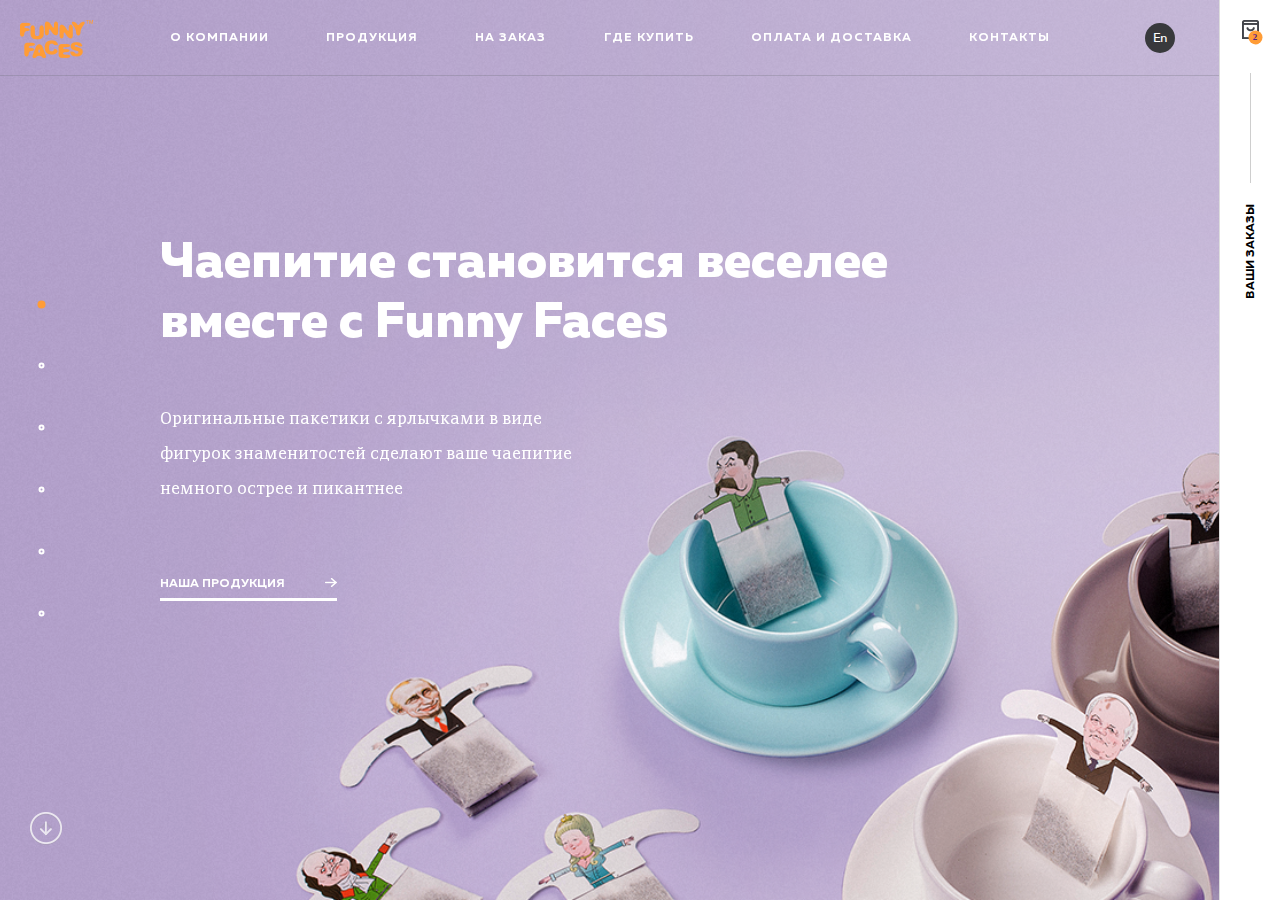
==== commit 79c0cdad: "Анимации на попапы и кнопки" ====
--- a/index.html
+++ b/index.html
@@ -203,7 +203,7 @@
                         <p>5 600 <span>Р</span></p>
                     </div>
                     <div class="col">
-                        <a href="">
+                        <a class="orange_button" href="">
                             Заказать
                         </a>
                         <a href="" class="dell">Очистить корзину<img src="img/trash.png" alt=""></a>
--- a/css/style.css
+++ b/css/style.css
@@ -116,13 +116,13 @@
   letter-spacing: 1px;
   font: bold 12px/12px 'Muller';
   color: white;
-  transition: all 1s;
+  transition: all 0.5s;
 }
 .wrapper .header ul.menu li a:after {
   content: '';
   display: block;
   position: absolute;
-  transition: all 1s;
+  transition: all 0.5s;
   top: 100%;
   width: 100%;
   height: 3px;
@@ -206,6 +206,9 @@
   width: 900px;
   margin: auto;
 }
+.wrapper .content a.link:hover::after {
+  animation: fade_out_str 1s forwards;
+}
 .wrapper .slider {
   height: 100%;
 }
@@ -257,11 +260,11 @@
   padding-bottom: 8px;
   border-bottom: 3px solid white;
   margin-bottom: 100px;
-  transition: all 1s;
+  transition: all 0.5s;
 }
 .wrapper .slider .item .section .content a.link:after {
   margin-left: 40px;
-  transition: all 1s;
+  transition: all 0.5s;
   content: url(../img/ar_right.png);
 }
 .wrapper .slider .item .section .content a.link.orange {
@@ -272,9 +275,6 @@
   margin-left: 40px;
   content: url(../img/ar_right_orange.png);
 }
-.wrapper .slider .item .section .content a.link:hover::after {
-  margin-left: 50px;
-}
 .wrapper .slider .item .section.one {
   background-image: url(../img/main_sec_1.png);
   background-position-x: center;
@@ -305,7 +305,7 @@
 .wrapper .slider .item .section.three .row .col img {
   margin-top: 50px;
   margin-right: 30px;
-  transition: all 1s;
+  transition: all 0.5s;
 }
 .wrapper .slider .item .section.three .row .col h2 {
   font: 800 25px/33px 'Muller';
@@ -679,11 +679,11 @@
   padding-bottom: 8px;
   border-bottom: 3px solid white;
   margin-bottom: 100px;
-  transition: all 1s;
+  transition: all 0.5s;
 }
 .wrapper .prizes_tea .content .left a.link:after {
   margin-left: 40px;
-  transition: all 1s;
+  transition: all 0.5s;
   content: url(../img/ar_right.png);
 }
 .wrapper .prizes_tea .content .left a.link.orange {
@@ -693,9 +693,6 @@
 .wrapper .prizes_tea .content .left a.link.orange:after {
   margin-left: 40px;
   content: url(../img/ar_right_orange.png);
-}
-.wrapper .prizes_tea .content .left a.link:hover::after {
-  margin-left: 50px;
 }
 .wrapper .order_reg {
   background-color: #f5f5f5;
@@ -906,6 +903,7 @@
   color: white;
   text-transform: uppercase;
   border: 0;
+  white-space: nowrap;
   cursor: pointer;
 }
 .wrapper .order_reg .content .flex label {
@@ -1352,11 +1350,11 @@
   padding-bottom: 8px;
   border-bottom: 3px solid white;
   margin-bottom: 100px;
-  transition: all 1s;
+  transition: all 0.5s;
 }
 .wrapper .production .product .content a.link:after {
   margin-left: 40px;
-  transition: all 1s;
+  transition: all 0.5s;
   content: url(../img/ar_right.png);
 }
 .wrapper .production .product .content a.link.orange {
@@ -1366,9 +1364,6 @@
 .wrapper .production .product .content a.link.orange:after {
   margin-left: 40px;
   content: url(../img/ar_right_orange.png);
-}
-.wrapper .production .product .content a.link:hover::after {
-  margin-left: 50px;
 }
 .wrapper .production .product .content img {
   position: absolute;
@@ -1504,6 +1499,7 @@
   margin-right: 28px;
   margin-bottom: 40px;
   height: 320px;
+  transition: all 0.5s;
 }
 .wrapper .news .items .content a.item.show_img {
   border: 0;
@@ -1538,6 +1534,9 @@
   font: 11px 'Muller';
   color: #969696;
 }
+.wrapper .news .items .content a.item:hover {
+  transform: scale(1.03);
+}
 .wrapper .news .items a.link {
   display: flex;
   width: fit-content;
@@ -1549,11 +1548,11 @@
   border-bottom: 3px solid white;
   margin: 50px auto;
   margin-top: 20px;
-  transition: all 1s;
+  transition: all 0.5s;
 }
 .wrapper .news .items a.link:after {
   margin-left: 40px;
-  transition: all 1s;
+  transition: all 0.5s;
   content: url(../img/ar_right.png);
 }
 .wrapper .news .items a.link.orange {
@@ -1565,17 +1564,18 @@
   font-size: 22px;
   content: '+';
 }
-.wrapper .news .items a.link:hover::after {
-  margin-left: 50px;
-}
 .wrapper .popup_shadow {
   position: fixed;
+  display: none;
   width: 100%;
   z-index: 11;
   top: 0;
   left: 0;
   overflow: auto;
+  visibility: visible;
+  transition: all 0.5s;
   background: rgba(0, 0, 0, 0.7);
+  animation: ease-in-out fade_in 0.5s;
 }
 .wrapper .popup_shadow .new_detal_popup {
   width: 100%;
@@ -1611,6 +1611,10 @@
   cursor: pointer;
   transform: rotate(45deg);
   font: 40px 'Muller';
+  transition: all 0.5s;
+}
+.wrapper .popup_shadow .new_detal_popup .block .popup_close:hover {
+  transform: rotate(215deg);
 }
 .wrapper .popup_shadow .new_detal_popup .block h1 {
   font: 800 42px 'Muller';
@@ -1633,11 +1637,11 @@
   padding-bottom: 8px;
   border-bottom: 3px solid white;
   margin-bottom: 0px;
-  transition: all 1s;
+  transition: all 0.5s;
 }
 .wrapper .popup_shadow .new_detal_popup .block a.link:before {
   margin-right: 40px;
-  transition: all 1s;
+  transition: all 0.5s;
   transform: rotate(180deg);
   content: url(../img/ar_right.png);
 }
@@ -1653,17 +1657,20 @@
   display: none;
 }
 .wrapper .popup_shadow .sidebar_order {
+  visibility: visible;
   position: fixed;
+  opacity: 0;
   right: 0;
   top: 0;
   width: 400px;
-  height: 800px;
+  height: 100%;
   max-height: 100%;
   max-width: 100%;
   display: flex;
   flex-direction: column;
   z-index: 11;
   background-color: #fff;
+  animation: slide_in_right 0.5s forwards;
 }
 .wrapper .popup_shadow .sidebar_order .row {
   padding: 25px;
@@ -1685,8 +1692,18 @@
 .wrapper .popup_shadow .sidebar_order .row h2.popup_close {
   transform: rotate(45deg);
   cursor: pointer;
+  display: flex;
+  align-items: center;
+  justify-content: center;
+  height: 30px;
+  padding-top: 8px;
+  width: 20px;
   font-size: 40px;
   font-weight: normal;
+  transition: all 0.5s;
+}
+.wrapper .popup_shadow .sidebar_order .row h2.popup_close:hover {
+  transform: rotate(215deg);
 }
 .wrapper .popup_shadow .sidebar_order .row .col {
   display: flex;
@@ -1795,7 +1812,7 @@
   margin-bottom: 5px;
 }
 .wrapper .popup_shadow .sidebar_order.hide {
-  display: none;
+  animation: slide_out_right 0.5s forwards;
 }
 .wrapper .popup_shadow .photo_detail {
   max-width: 1000px;
@@ -1815,6 +1832,10 @@
   top: 90px;
   cursor: pointer;
   color: #b3b3b3;
+  transition: all 0.5s;
+}
+.wrapper .popup_shadow .photo_detail .popup_close:hover {
+  transform: rotate(215deg);
 }
 .wrapper .popup_shadow .photo_detail .container {
   height: 100%;
@@ -1857,7 +1878,7 @@
   width: 11px;
 }
 .wrapper .popup_shadow.hide {
-  display: none;
+  animation: fade_out 0.5s forwards;
 }
 .wrapper .collection .title {
   margin-bottom: 50px;
@@ -1907,6 +1928,7 @@
   flex-direction: column;
   justify-content: center;
   align-items: center;
+  transition: all 0.5s;
 }
 .wrapper .collection .items .item img {
   min-width: 100%;
@@ -1927,6 +1949,7 @@
   justify-content: center;
   align-items: center;
   cursor: pointer;
+  transition: all 0.5s;
 }
 .wrapper .collection .items .item .zoom img {
   min-width: 45px;
@@ -1960,6 +1983,11 @@
   display: flex;
   justify-content: center;
   align-items: center;
+  transition: all 0.3s;
+}
+.wrapper .collection .items .item .row .col a:hover {
+  background-color: #ff9c36;
+  color: white;
 }
 .wrapper .collection .items .item .row .col:first-child {
   flex-basis: 300px;
@@ -1996,11 +2024,11 @@
   padding-bottom: 8px;
   border-bottom: 3px solid white;
   margin-bottom: 100px;
-  transition: all 1s;
+  transition: all 0.5s;
 }
 .wrapper .collection .items .item.other .link:after {
   margin-left: 40px;
-  transition: all 1s;
+  transition: all 0.5s;
   content: url(../img/ar_right.png);
 }
 .wrapper .collection .items .item.other .link.orange {
@@ -2016,6 +2044,9 @@
   position: relative;
   color: white;
   text-align: center;
+}
+.wrapper .collection .items .item:hover {
+  box-shadow: 0 0 30px 0px #00000041;
 }
 .wrapper .where_to_buy .title {
   margin-bottom: 50px;
@@ -2167,6 +2198,7 @@
   align-items: center;
   background-color: #ff9c36;
   font: bold 9px/9px "Open Sans";
+  transition: all 0.3s;
 }
 .sidebar .line {
   height: 110px;
@@ -2186,3 +2218,58 @@
 .id_hide {
   display: none;
 }
+.orange_button:hover {
+  animation: radial-pulse 1s infinite;
+}
+@keyframes slide_in_right {
+  0% {
+    transform: translate(100%, 0);
+  }
+  100% {
+    transform: translate(0, 0);
+  }
+}
+@keyframes slide_out_right {
+  0% {
+    transform: translate(0, 0);
+  }
+  100% {
+    transform: translate(100%, 0);
+    visibility: hidden;
+  }
+}
+@keyframes fade_in {
+  0% {
+    background: rgba(0, 0, 0, 0);
+  }
+  100% {
+    background: rgba(0, 0, 0, 0.7);
+  }
+}
+@keyframes fade_out {
+  0% {
+    background: rgba(0, 0, 0, 0.7);
+  }
+  100% {
+    background: rgba(0, 0, 0, 0);
+    visibility: hidden;
+  }
+}
+@keyframes fade_out_str {
+  0% {
+    transform: translate(0, 0);
+    opacity: 1;
+  }
+  100% {
+    transform: translate(100%, 0);
+    opacity: 0;
+  }
+}
+@keyframes radial-pulse {
+  0% {
+    box-shadow: 0 0 0 0px #ff9b367c;
+  }
+  100% {
+    box-shadow: 0 0 0 20px #ff9b3600;
+  }
+}
--- a/css/media.css
+++ b/css/media.css
@@ -248,27 +248,29 @@
     background: #fff;
   }
   .wrapper .header ul.menu {
-    display: none;
-  }
-  .wrapper .header ul.menu.active {
+    animation: slide_out_right 0.5s;
     z-index: 12;
     width: 200px;
-    display: flex;
+    display: none;
     flex-direction: column;
     height: 300px;
     right: 0;
     left: auto;
-    transform: none;
+    transform: translate(100%, 0);
     padding: 30px;
     background-color: #fff;
     border-radius: 0 0 0 5px;
   }
-  .wrapper .header ul.menu.active li a {
+  .wrapper .header ul.menu li a {
     color: black;
     border-color: black;
   }
-  .wrapper .header ul.menu.active .menu_close {
-    display: flex;
+  .wrapper .header ul.menu .menu_close {
+    display: flex;
+  }
+  .wrapper .header ul.menu.active {
+    visibility: visible;
+    animation: slide_in_right 0.5s forwards;
   }
   .wrapper .header a.lang {
     display: none;
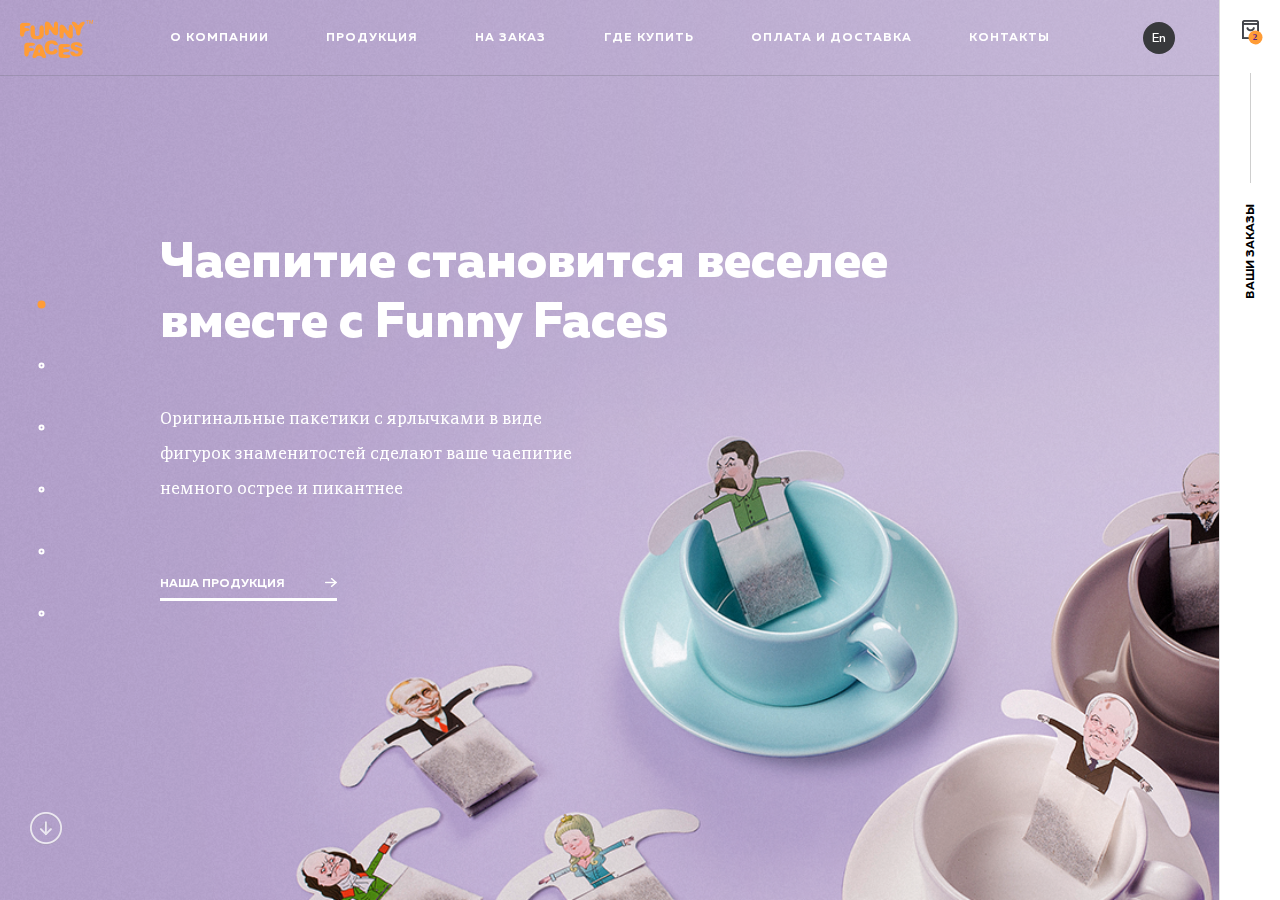
==== commit c6df2da9: "Анимация на кнопки  и удаление эллементов из корзины" ====
--- a/index.html
+++ b/index.html
@@ -148,8 +148,8 @@
             </div>
             <div class="item">
                 <div class="section footer_slide">
-                    <img src="img/footer_sec.png" alt="">
-                    <div class="map_" id="map_"></div>
+                    <div class="top_block"></div>
+                    <div class="map" id="map"></div>
                     <div class="content">
                         <h2>Где купить</h2>
                         <p>Чтобы узнать адрес магазина, приблизьте город<br> 
--- a/css/style.css
+++ b/css/style.css
@@ -88,6 +88,10 @@
   top: 0;
   margin: 20px;
   flex-basis: 100px;
+  transition: all 0.5s cubic-bezier(0.215, 0.61, 0.355, 1);
+}
+.wrapper .header .logo:hover {
+  transform: scale(1.1);
 }
 .wrapper .header ul.menu {
   padding: 0;
@@ -143,6 +147,7 @@
   transform: rotate(45deg);
 }
 .wrapper .header a.lang {
+  transition: all 0.25s cubic-bezier(0.215, 0.61, 0.355, 1);
   display: flex;
   font: 500 13px/13px 'Avenir Next Cyr';
   color: white;
@@ -151,8 +156,14 @@
   height: 30px;
   width: 30px;
   border-radius: 50%;
+  border: 1px transparent solid;
   background-color: #38393c;
   margin-right: 45px;
+}
+.wrapper .header a.lang:hover {
+  background-color: #fff;
+  border-color: black;
+  color: black;
 }
 .wrapper .header .burger_menu {
   display: none;
@@ -206,8 +217,15 @@
   width: 900px;
   margin: auto;
 }
-.wrapper .content a.link:hover::after {
-  animation: fade_out_str 1s forwards;
+.wrapper .content a.link {
+  z-index: 1;
+  position: relative;
+}
+.wrapper .content a.link:after {
+  transition: all 0.5s cubic-bezier(0.215, 0.61, 0.355, 1);
+}
+.wrapper .content a.link:hover:after {
+  transform: rotate(90deg);
 }
 .wrapper .slider {
   height: 100%;
@@ -452,8 +470,17 @@
   position: relative;
   overflow: hidden;
 }
+.wrapper .slider .item .section.footer_slide .top_block {
+  width: 100%;
+  position: absolute;
+  top: 0;
+  left: 0;
+  height: 75px;
+  background-color: #333039;
+}
 .wrapper .slider .item .section.footer_slide #map {
-  height: 100%;
+  height: calc(100% - 75px);
+  top: 75px;
   width: 100%;
   position: absolute;
 }
@@ -556,6 +583,7 @@
   margin: 0 auto;
 }
 .wrapper .breadcrumbs li a {
+  transition: all 0.5s cubic-bezier(0.215, 0.61, 0.355, 1);
   font: 13px 'Muller';
   color: white;
   text-decoration: none;
@@ -894,10 +922,14 @@
   padding: 0 40px;
   padding-top: 40px;
 }
+.wrapper .order_reg .content .flex p {
+  flex-basis: 80%;
+}
 .wrapper .order_reg .content .flex button {
   border-radius: 30px;
   padding: 0 30px;
   height: 60px;
+  flex-basis: 222px;
   background-color: #ff9c36;
   font: bold 16px 'Muller';
   color: white;
@@ -1075,6 +1107,8 @@
 }
 .wrapper .make_to_order .make_postc .make .row .col a {
   font: bold 12px 'Muller';
+  position: relative;
+  z-index: 1;
   color: #ff9c36;
   max-width: 330px;
   text-transform: uppercase;
@@ -1085,16 +1119,40 @@
   border: 1px solid #ff9c36;
   align-items: center;
   margin-top: 30px;
+  transition: transform 0.5s cubic-bezier(0.215, 0.61, 0.355, 1);
+  overflow: hidden;
 }
 .wrapper .make_to_order .make_postc .make .row .col a span {
   font-size: 20px;
 }
 .wrapper .make_to_order .make_postc .make .row .col a.selected {
   border-color: #83d16f;
-  color: black;
 }
 .wrapper .make_to_order .make_postc .make .row .col a.selected span {
   transform: rotate(45deg);
+}
+.wrapper .make_to_order .make_postc .make .row .col a.selected:before {
+  background-color: #83d16f;
+}
+.wrapper .make_to_order .make_postc .make .row .col a:before {
+  content: '';
+  display: block;
+  transition: transform 1s cubic-bezier(0.215, 0.61, 0.355, 1);
+  height: 400px;
+  width: 400px;
+  transform: translate(-130%, -100%);
+  background-color: #ff9c36;
+  position: absolute;
+  top: 50%;
+  left: 50%;
+  border-radius: 50%;
+  z-index: -1;
+}
+.wrapper .make_to_order .make_postc .make .row .col a:hover {
+  color: white;
+}
+.wrapper .make_to_order .make_postc .make .row .col a:hover:before {
+  transform: translate(-50%, -50%);
 }
 .wrapper .make_to_order .make_postc .make .row .col img {
   position: relative;
@@ -1132,6 +1190,7 @@
   background-color: transparent;
   border-radius: 32px;
   color: #ff9c36;
+  transition: all 0.5s cubic-bezier(0.215, 0.61, 0.355, 1);
   text-align: center;
   font: bold 16px 'Muller';
 }
@@ -1140,6 +1199,16 @@
   border-color: #e2e2e2;
   color: #a8a9a9;
   cursor: default;
+}
+.wrapper .make_to_order .make_postc .make .navigation > a.disabled:hover {
+  background-color: #e2e2e2;
+  color: #a8a9a9;
+  box-shadow: 0 0 0px 0px #ff9b367c;
+}
+.wrapper .make_to_order .make_postc .make .navigation > a:hover {
+  background-color: #ff9c36;
+  color: white;
+  box-shadow: 0 0 20px 0px #ff9b367c;
 }
 .wrapper .make_to_order .make_postc .make .navigation ul {
   list-style: none;
@@ -1158,13 +1227,22 @@
   border-radius: 50%;
   border: 1px solid #a8a9a9;
   background-color: transparent;
+  box-shadow: 0 0 0 0px #a8a9a9;
   color: #a8a9a9;
   font: 500 16px 'Muller';
+  transition: all 0.5s cubic-bezier(0.215, 0.61, 0.355, 1);
+}
+.wrapper .make_to_order .make_postc .make .navigation ul li a:hover {
+  box-shadow: 0 0 20px 0px #a8a9a9;
 }
 .wrapper .make_to_order .make_postc .make .navigation ul li.active a {
+  box-shadow: 0 0 0 0px #ff9b367c;
   color: white;
   background-color: #ff9c36;
   border-color: #ff9c36;
+}
+.wrapper .make_to_order .make_postc .make .navigation ul li.active a:hover {
+  box-shadow: 0 0 20px 0px #ff9b367c;
 }
 .wrapper .make_to_order .make_postc .make .block {
   display: none;
@@ -1200,13 +1278,32 @@
   display: none;
 }
 .wrapper .make_to_order .make_postc .make .block.logo_on_postcard .title a.add {
-  background-color: #ff9c36;
   color: white;
   width: 50%;
   padding: 0;
   position: absolute;
+  z-index: 1;
   top: 0;
+  background-color: #83d16f;
+  overflow: hidden;
   right: 0;
+}
+.wrapper .make_to_order .make_postc .make .block.logo_on_postcard .title a.add:before {
+  content: '';
+  display: block;
+  transition: transform 1s cubic-bezier(0.215, 0.61, 0.355, 1);
+  height: 460px;
+  width: 460px;
+  transform: translate(-50%, -50%);
+  background-color: #ff9c36;
+  position: absolute;
+  top: 50%;
+  left: 50%;
+  border-radius: 50%;
+  z-index: -1;
+}
+.wrapper .make_to_order .make_postc .make .block.logo_on_postcard .title a.add:hover:before {
+  transform: translate(40%, -100%);
 }
 .wrapper .make_to_order .make_postc .make .block.logo_on_postcard .row .col .question {
   display: flex;
@@ -1295,9 +1392,11 @@
 }
 .wrapper .make_to_order .make_postc .postcard .row .col .block .str:last-child p {
   position: relative;
-  top: 2px;
+  top: 0px;
 }
 .wrapper .make_to_order .make_postc .postcard .row .col .block .value {
+  width: 20px;
+  text-align: center;
   font: 17px 'Muller';
 }
 .wrapper .make_to_order .make_postc .postcard .row .col a {
@@ -1678,6 +1777,9 @@
   justify-content: space-between;
   align-items: center;
   border-bottom: 1px solid #dcdcdc;
+  background-color: #fff;
+  position: relative;
+  top: 0;
 }
 .wrapper .popup_shadow .sidebar_order .row .product {
   width: 75px;
@@ -1747,10 +1849,13 @@
 }
 .wrapper .popup_shadow .sidebar_order .row .col .inline .block .str:last-child p {
   position: relative;
-  top: 2px;
+  top: 0px;
 }
 .wrapper .popup_shadow .sidebar_order .row .col .inline .block .value {
   margin: 10px;
+  width: 20px;
+  display: flex;
+  justify-content: center;
   font: 17px 'Muller';
 }
 .wrapper .popup_shadow .sidebar_order .row .col .inline .value {
@@ -1760,6 +1865,10 @@
 }
 .wrapper .popup_shadow .sidebar_order .row .col .inline .value p {
   margin-right: 10px;
+}
+.wrapper .popup_shadow .sidebar_order .row.del {
+  z-index: 0;
+  animation: perspectiveOut 0.5s forwards;
 }
 .wrapper .popup_shadow .sidebar_order .block_gray {
   background-color: #f4f4f6;
@@ -2218,8 +2327,34 @@
 .id_hide {
   display: none;
 }
+.orange_button {
+  position: relative;
+  z-index: 1;
+  background-color: transparent !important;
+  overflow: hidden;
+  border: 1px solid transparent;
+}
+.orange_button:before {
+  content: '';
+  display: block;
+  border-radius: 50%;
+  background-color: #ff9c36;
+  z-index: -1;
+  position: absolute;
+  height: 200px;
+  width: calc(100% + 10px);
+  top: 50%;
+  left: 50%;
+  transform: translate(-50%, -50%);
+  transition: transform 1s cubic-bezier(0.215, 0.61, 0.355, 1);
+}
 .orange_button:hover {
+  color: #ff9c36 !important;
+  border: 1px solid #ff9c36 !important;
   animation: radial-pulse 1s infinite;
+}
+.orange_button:hover:before {
+  transform: translate(20%, -110%);
 }
 @keyframes slide_in_right {
   0% {
@@ -2270,6 +2405,23 @@
     box-shadow: 0 0 0 0px #ff9b367c;
   }
   100% {
-    box-shadow: 0 0 0 20px #ff9b3600;
+    box-shadow: 0 0 20px 5px #ff9b3600;
   }
 }
+@keyframes perspectiveOut {
+  0% {
+    transform: perspective(300px) rotateX(0deg) translateY(0px);
+  }
+  50% {
+    transform: perspective(300px) rotateX(45deg) translateY(30px);
+    opacity: 1;
+    height: 107px;
+    padding: 25px;
+  }
+  100% {
+    transform: perspective(300px) rotateX(60deg) translateY(-100px) translateZ(-50px);
+    opacity: 0;
+    height: 0;
+    padding: 0;
+  }
+}
--- a/css/media.css
+++ b/css/media.css
@@ -553,6 +553,16 @@
     padding: 15px 0px;
     text-align: center;
   }
+  .wrapper .make_to_order .make_postc .make .block.logo_on_postcard .title a.add {
+    width: 100%;
+    top: auto;
+    bottom: 0;
+    height: 50%;
+  }
+  .wrapper .make_to_order .make_postc .make .block.logo_on_postcard .title a.add::before {
+    width: 600px;
+    height: 600px;
+  }
   .wrapper .make_to_order .make_postc .make .navigation {
     justify-content: space-between;
     flex-wrap: wrap;
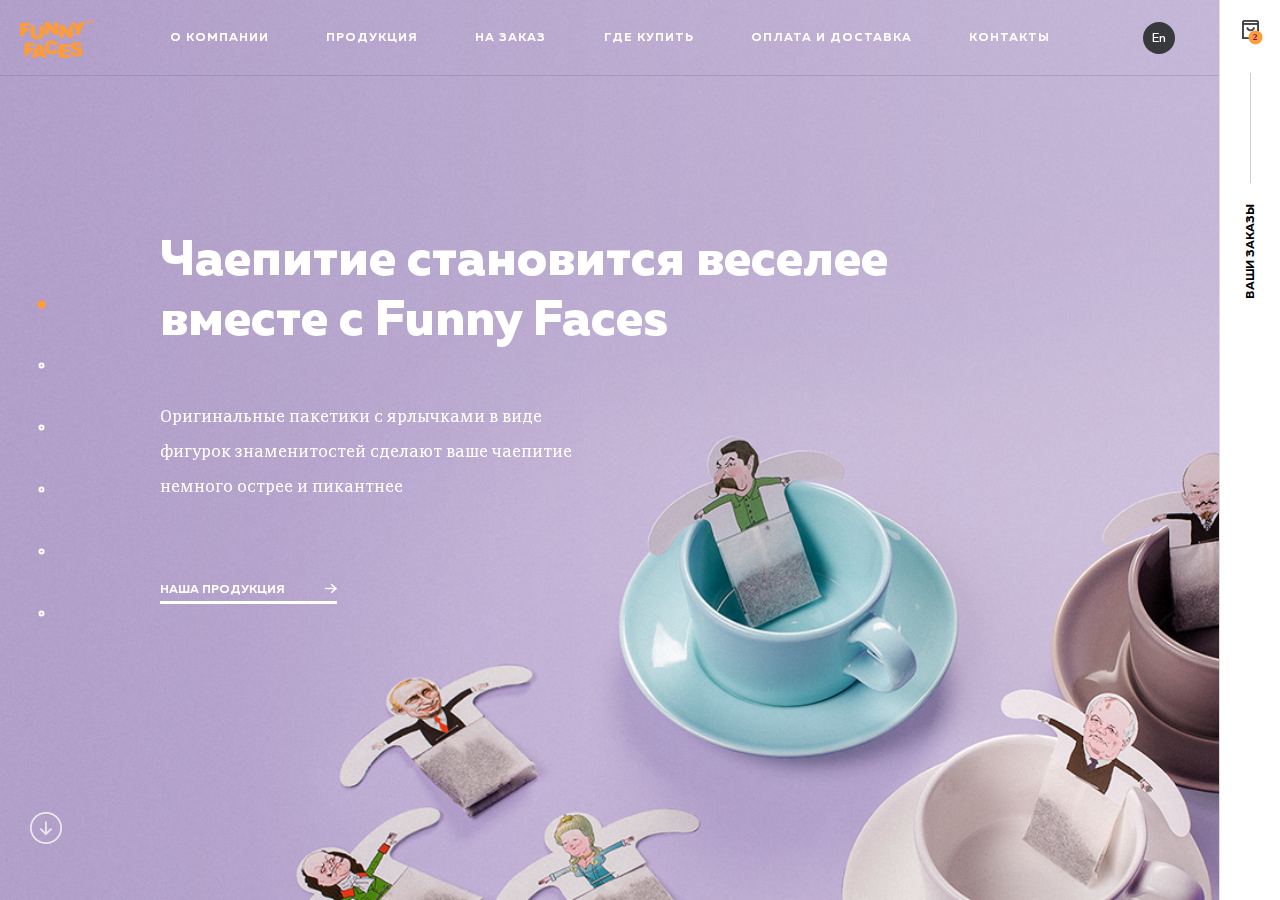
==== commit 19a616a0: "Анимация кнопки удалить + скроллбар" ====
--- a/index.html
+++ b/index.html
@@ -174,7 +174,7 @@
                             </div>
                             <div class="value">
                                 <p>3 760 Р</p>
-                                <a href="" class="delete"><img src="img/trash.png" alt=""></a>
+                                <a href="" class="delete"><div class="trash"><img  src="img/trash.png" alt=""></div></a>
                             </div>
                         </div>
                     </div>
@@ -192,7 +192,7 @@
                             </div>
                             <div class="value">
                                 <p>3 760 Р</p>
-                                <a href="" class="delete"><img src="img/trash.png" alt=""></a>
+                                <a href="" class="delete"><div class="trash"><img  src="img/trash.png" alt=""></div></a>
                             </div>
                         </div>
                     </div>
@@ -206,7 +206,7 @@
                         <a class="orange_button" href="">
                             Заказать
                         </a>
-                        <a href="" class="dell">Очистить корзину<img src="img/trash.png" alt=""></a>
+                        <a href="" class="dell">Очистить корзину<div class="trash"><img  src="img/trash.png" alt=""></div></a>
                     </div>
                 </div>
             </div>
--- a/css/style.css
+++ b/css/style.css
@@ -44,25 +44,41 @@
   margin: 0;
   padding: 0;
 }
+:-webkit-scrollbar-button {
+  background-image: url('');
+  background-repeat: no-repeat;
+  width: 5px;
+  height: 0px;
+}
+::-webkit-scrollbar-track {
+  background-color: #83d16f;
+}
+::-webkit-scrollbar-thumb {
+  border-radius: 3px;
+  background-color: #ff9c36;
+  cursor: pointer;
+}
+::-webkit-scrollbar-thumb:hover {
+  background-color: #ff9c36;
+}
+::-webkit-resizer {
+  background-image: url('');
+  background-repeat: no-repeat;
+  width: 4px;
+  height: 0px;
+}
+::-webkit-scrollbar {
+  width: 5px;
+}
 .wrapper {
-  /* Firefox 19+ */
-  /* Firefox 18- */
   width: calc(100% - 60px);
   margin-right: auto;
 }
-.wrapper ::-webkit-input-placeholder {
+.wrapper::-webkit-input-placeholder {
   font: 16px 'Muller';
   color: #94969b;
 }
-.wrapper ::-moz-placeholder {
-  font: 16px 'Muller';
-  color: #94969b;
-}
-.wrapper :-moz-placeholder {
-  font: 16px 'Muller';
-  color: #94969b;
-}
-.wrapper :-ms-input-placeholder {
+.wrapper:-ms-input-placeholder {
   font: 16px 'Muller';
   color: #94969b;
 }
@@ -161,9 +177,9 @@
   margin-right: 45px;
 }
 .wrapper .header a.lang:hover {
-  background-color: #fff;
-  border-color: black;
-  color: black;
+  background-color: transparent;
+  color: white;
+  border-color: white;
 }
 .wrapper .header .burger_menu {
   display: none;
@@ -206,6 +222,11 @@
 .wrapper .header.none_bg {
   background-color: transparent;
 }
+.wrapper .header.black a.lang:hover {
+  background-color: transparent;
+  border-color: black;
+  color: black;
+}
 .wrapper .header.black .menu li a {
   color: #38393c;
 }
@@ -220,12 +241,33 @@
 .wrapper .content a.link {
   z-index: 1;
   position: relative;
+  padding-top: 8px;
+}
+.wrapper .content a.link:before {
+  content: '';
+  display: block;
+  position: absolute;
+  bottom: 0;
+  left: 0;
+  width: 100%;
+  height: 3px;
+  background-color: #fff;
+  animation-duration: 0.5s;
+  animation-timing-function: cubic-bezier(0.215, 0.61, 0.355, 1);
+  animation-fill-mode: forwards;
+  animation-name: fadeout_in_reverse;
+}
+.wrapper .content a.link.orange:before {
+  background-color: #ff9c36;
 }
 .wrapper .content a.link:after {
   transition: all 0.5s cubic-bezier(0.215, 0.61, 0.355, 1);
 }
 .wrapper .content a.link:hover:after {
   transform: rotate(90deg);
+}
+.wrapper .content a.link:hover:before {
+  animation-name: fadeout_in;
 }
 .wrapper .slider {
   height: 100%;
@@ -276,7 +318,6 @@
   text-transform: uppercase;
   color: white;
   padding-bottom: 8px;
-  border-bottom: 3px solid white;
   margin-bottom: 100px;
   transition: all 0.5s;
 }
@@ -705,7 +746,6 @@
   text-transform: uppercase;
   color: white;
   padding-bottom: 8px;
-  border-bottom: 3px solid white;
   margin-bottom: 100px;
   transition: all 0.5s;
 }
@@ -1447,7 +1487,6 @@
   text-transform: uppercase;
   color: white;
   padding-bottom: 8px;
-  border-bottom: 3px solid white;
   margin-bottom: 100px;
   transition: all 0.5s;
 }
@@ -1644,7 +1683,6 @@
   text-transform: uppercase;
   color: white;
   padding-bottom: 8px;
-  border-bottom: 3px solid white;
   margin: 50px auto;
   margin-top: 20px;
   transition: all 0.5s;
@@ -1734,7 +1772,6 @@
   text-transform: uppercase;
   color: white;
   padding-bottom: 8px;
-  border-bottom: 3px solid white;
   margin-bottom: 0px;
   transition: all 0.5s;
 }
@@ -1771,6 +1808,27 @@
   background-color: #fff;
   animation: slide_in_right 0.5s forwards;
 }
+.wrapper .popup_shadow .sidebar_order .trash {
+  height: 18px;
+  width: 13px;
+  position: relative;
+  display: flex;
+  align-items: center;
+}
+.wrapper .popup_shadow .sidebar_order .trash:before {
+  content: '';
+  position: absolute;
+  bottom: 100%;
+  height: 4px;
+  background-image: url(../img/trash_cover.png);
+  width: 13px;
+  left: 50%;
+  transform: translate(-50%, 30%);
+  transition: all 0.5s cubic-bezier(0.215, 0.61, 0.355, 1);
+}
+.wrapper .popup_shadow .sidebar_order .trash:hover:before {
+  transform: translate(-50%, -70%);
+}
 .wrapper .popup_shadow .sidebar_order .row {
   padding: 25px;
   display: flex;
@@ -1916,9 +1974,12 @@
   font: bold 11px 'Muller';
   color: #777778;
 }
-.wrapper .popup_shadow .sidebar_order .block_gray .col a.dell img {
+.wrapper .popup_shadow .sidebar_order .block_gray .col a.dell .trash {
   margin-left: 10px;
   margin-bottom: 5px;
+}
+.wrapper .popup_shadow .sidebar_order .block_gray .col a.dell:hover .trash:before {
+  transform: translate(-50%, -70%);
 }
 .wrapper .popup_shadow .sidebar_order.hide {
   animation: slide_out_right 0.5s forwards;
@@ -2425,3 +2486,39 @@
     padding: 0;
   }
 }
+@keyframes fadeout_in {
+  0% {
+    opacity: 1;
+    width: 100%;
+    left: 0x;
+    bottom: 0;
+  }
+  50% {
+    opacity: 0;
+  }
+  100% {
+    opacity: 1;
+    width: 28px;
+    left: -28px;
+    bottom: 50%;
+    transform: rotate(90deg);
+  }
+}
+@keyframes fadeout_in_reverse {
+  0% {
+    opacity: 1;
+    width: 28px;
+    left: -28px;
+    bottom: 50%;
+    transform: rotate(90deg);
+  }
+  50% {
+    opacity: 0;
+  }
+  100% {
+    opacity: 1;
+    width: 100%;
+    left: 0px;
+    bottom: 0;
+  }
+}
